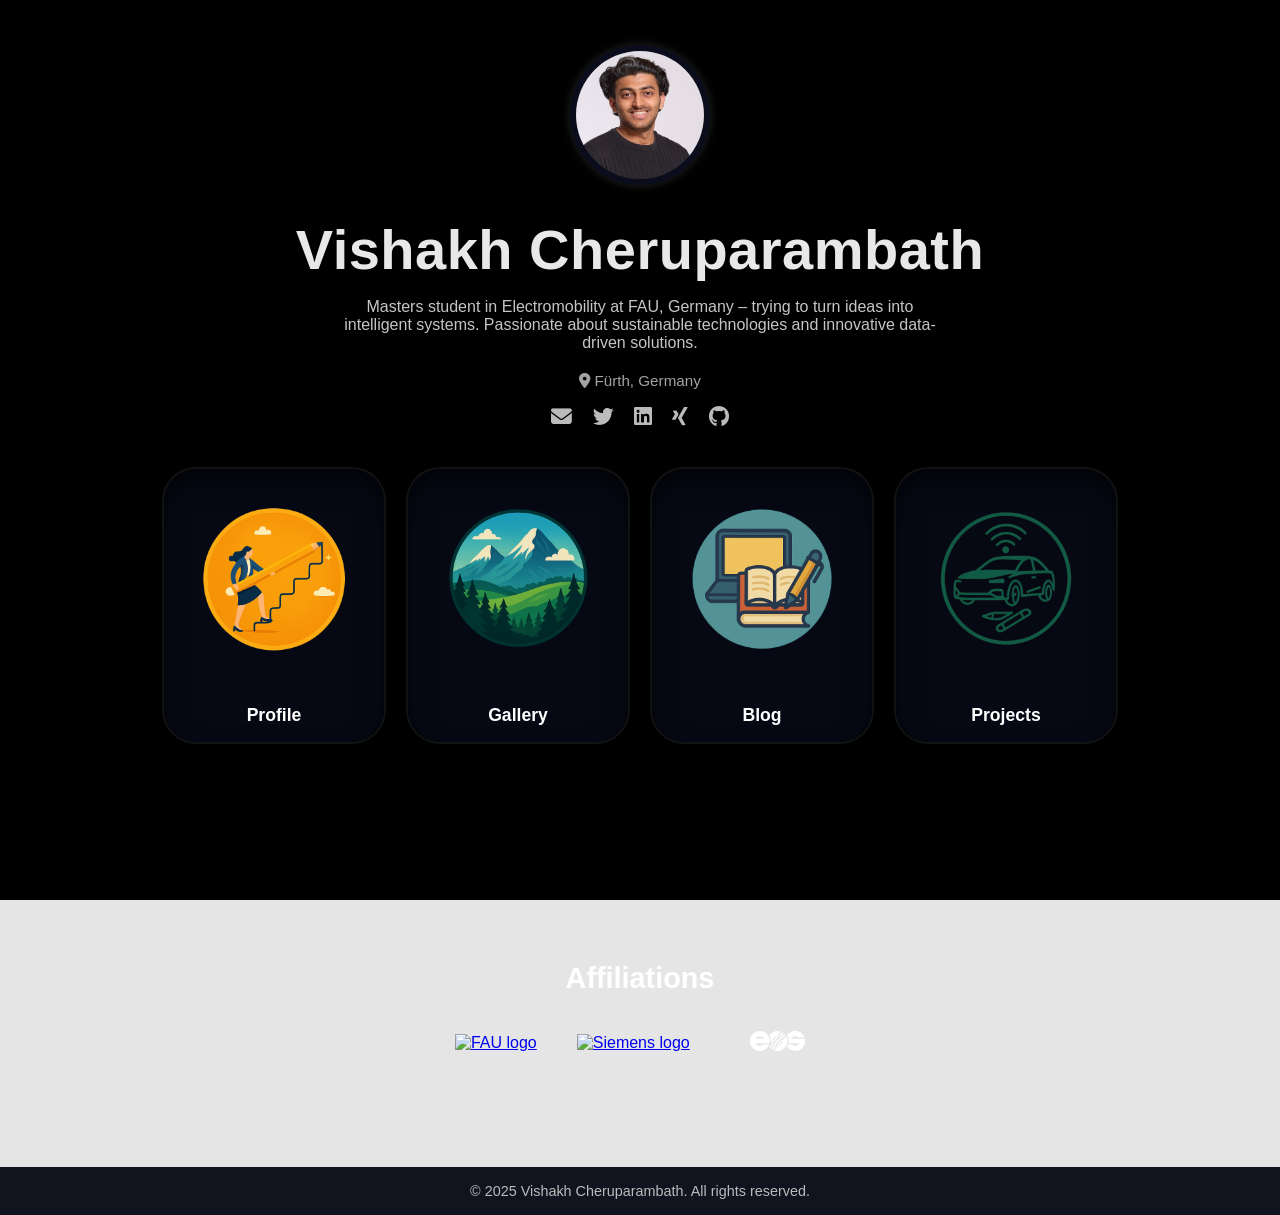
==== index.html @ b567c7ce "logo_size_corrections" ====
<!DOCTYPE html>
<html lang="en">
<link rel="stylesheet" href="https://cdnjs.cloudflare.com/ajax/libs/font-awesome/6.5.0/css/all.min.css"/>

<head>
  <meta charset="UTF-8"/>
  <meta name="viewport" content="width=device-width, initial-scale=1.0"/>
  <title>Vishakh Cheruparambath</title>

  <link rel="icon" href="./images/favicon.png" type="image/png" />


  <link rel="stylesheet" href="https://cdnjs.cloudflare.com/ajax/libs/font-awesome/6.5.0/css/all.min.css" integrity="sha512-..." crossorigin="anonymous" referrerpolicy="no-referrer" />


  <!---- primary SEO meta –-->
  <meta name="description" content="Portfolio of Vishakh Cheruparambath. Browse photos, articles, research interests and career timeline."/>
  <meta name="keywords" content="Vishakh Cheruparambath, data analyst, research, portfolio, EOS, Siemens Mobility, FAU, HAL, photos, articles"/>
  <meta name="robots" content="index, follow"/>
  <link rel="canonical" href="https://cvishakh.github.io/"/>

  <!---- Open Graph / Facebook –-->
  <meta property="og:type" content="website"/>
  <meta property="og:title" content="Vishakh Cheruparambath"/>
  <meta property="og:description" content="Portfolio of Vishakh Cheruparambath. Browse photos, articles, research interests and career timeline."/>
  <meta property="og:url" content="https://cvishakh.github.io/"/>
  <meta property="og:image" content="https://cvishakh.github.io/images/thumbnail.png"/>

  <!---- Twitter Card –-->
  <meta name="twitter:card" content="summary_large_image"/>
  <meta name="twitter:title" content="Vishakh Cheruparambath"/>
  <meta name="twitter:description" content="Portfolio of Vishakh Cheruparambath"/>
  <meta name="twitter:image" content="https://cvishakh.github.io/images/thumbnail.png"/>

  <!---- Structured data (JSON-LD) –-->
  <script type="application/ld+json">
  {
    "@context": "https://schema.org",
    "@type": "Person",
    "name": "Vishakh Cheruparambath",
    "url": "https://cvishakh.github.io/",
    "jobTitle": "Masters Student",
    "affiliation": [
      {
        "@type": "Organization",
        "name": "Siemens Mobility GmbH",
        "url": "https://www.mobility.siemens.com/de/de.html"
      },
      {
        "@type": "Organization",
        "name": "Hindustan Aeronautics Limited (HAL)",
        "url": "https://hal-india.co.in/"
      },
      {
        "@type": "CollegeOrUniversity",
        "name": "Friedrich-Alexander-Universität Erlangen-Nürnberg (FAU)",
        "url": "https://www.fau.de/"
      }
    ],
    "sameAs": [
      "https://www.mobility.siemens.com/de/de.html",
      "https://www.fau.de/"
    ],
    "description": "Portfolio of Vishakh Cheruparambath"
  }
  </script>

  <style>
    *, *::before, *::after { box-sizing: border-box; margin: 0; padding: 0 }
    body {
      margin: 0; padding: 0;
      /* use Doto as primary font */
      font-family: 'Segoe UI', Tahoma, Geneva, Verdana, sans-serif;
      color: #e8e8e8; overflow-x: hidden; position: relative; min-height: 100vh;
    }
    /* Background */
    body::before {
      content: ''; position: fixed; top: 0; left: 0;
      width: 100vw; height: 100vh;
      background: url('./images/bg_main.png') no-repeat center/cover;
      background-color: #000;
      z-index: -3; pointer-events: none;
    }

    /* Main content */
    .content-wrapper {
      min-height: 100vh;
      display: flex; flex-direction: column; align-items: center;
      padding: 5vh 1rem 8vh; gap: 2.5rem;
      background: rgba(0,0,0,0.1);
    }
    header { text-align: center }
    header h1 {
      font-size: clamp(2.4rem, 5vw + .5rem, 3.5rem);
      font-weight: 700; letter-spacing: .5px;
    }
    header p { margin-top: .25rem; opacity: .8; font-size: .95rem }

    .cards {
      display: flex; flex-wrap: wrap; gap: 1.5rem;
      justify-content: center; width: 100%; max-width: 980px;
      margin-bottom: 10rem;
    }
    .card {
      flex: 1 1 200px; max-width: 220px;
      background: rgba(12,18,40,.5); border-radius: 2rem;
      backdrop-filter: blur(6px);
      box-shadow: 0 0 0 2px rgba(255,255,255,.07), 0 12px 32px -10px #000 inset;
      text-decoration: none; overflow: hidden;
      transition: transform .35s ease, box-shadow .35s ease;
      display: flex; flex-direction: column; align-items: center;
      color: #fff; /* inherit white text */
    }
    .card:hover {
      transform: translateY(-6px) scale(1.02);
      box-shadow: 0 0 0 2px rgba(255,255,255,.15), 0 22px 40px -10px #000 inset;
    }
    .card__visual {
      width: 100%; aspect-ratio: 1/1; padding: 1.5rem;
      display: flex; justify-content: center; align-items: center;
    }
    .card__visual img {
      width: 100%; height: 100%; object-fit: cover;
      border-radius: 1.5rem; border: 2px solid rgba(255,255,255,.0);
      loading: lazy; decoding: async;
    }
    .card__label {
      padding: 1rem; font-size: 1.1rem; font-weight: 600; text-align: center;
      color: #fff;
    }

    .affiliations {
      padding: 20px 0;
      text-align: center;
    }

    .affiliations__logos {
      display: flex;
      justify-content: center;
      align-items: center;
      gap: 40px;
      flex-wrap: wrap; /* allows stacking on smaller screens */
    }

    .affiliations__logos img {
      height: 60px;
      max-width: 160px;
      object-fit: contain;
      filter: none;
      transition: transform 0.3s ease;
    }

    .affiliations__logos img:hover {
      transform: scale(1.05); /* optional: subtle zoom on hover */
    }

    .affiliations h2 {
    font-size: 1.8rem;   /* increase heading size */
    font-weight: 700;    /* make it bold */
    margin-bottom: 1rem; /* add space below */
    color: #fff;         /* ensure it’s bright */
    }

    @media (max-width:420px) { .card { flex: 1 1 90% } }

    .hero {
      padding: 4rem 1rem 2rem;
      text-align: center;
      background: transparent;
      display: flex;
      flex-direction: column;
      align-items: center;
      gap: 1rem;
    }

    .hero__avatar {
      width: 140px;
      height: 140px;
      border-radius: 50%;
      object-fit: cover;
      background-color: #0b0c1c; /* Dark circle backdrop */
      padding: 6px; /* Creates the ring thickness */
      box-shadow: 0 0 10px rgba(255,255,255,0.15);
      margin-bottom: 1rem;
    }

    .hero__content h2 {
      font-size: 1.8rem;
      font-weight: 700;
      margin: 0.5rem 0;
    }

    .hero__content .gradient {
      background: linear-gradient(to right, #4b6cb7, #182848);
      -webkit-background-clip: text;
      -webkit-text-fill-color: transparent;
    }

    .hero__desc {
      max-width: 600px;
      margin: 0 auto;
      font-size: 1rem;
      opacity: 0.85;
    }

    .hero__location {
      font-size: 0.95rem;
      color: #ccc;
    }

    .hero__social a {
      margin: 0 0.5rem;
      color: #bbb;
      font-size: 1.3rem;
      transition: color 0.3s;
    }

    .hero__social a:hover {
      color: #fff;
    }
  </style>
</head>
<body>

  <div class="content-wrapper">
  <header style="text-align: center; display: flex; flex-direction: column; align-items: center; gap: 1rem;">
    <img src="./images/profileimage.jpg" alt="Vishakh Cheruparambath" class="hero__avatar"/>
    <h1><span class="gradient">Vishakh Cheruparambath</span></h1>
    <p class="hero__desc">
      Masters student in Electromobility at FAU, Germany – trying to turn ideas into intelligent systems. Passionate about sustainable technologies and innovative data-driven solutions.
    </p>
    <p class="hero__location"><i class="fas fa-map-marker-alt"></i> Fürth, Germany</p>
    <div class="hero__social">
      <a href="mailto:vishakh.cheruparambath@outlook.com"><i class="fas fa-envelope"></i></a>
      <a href="https://x.com/cvishakh_" target="_blank"><i class="fab fa-twitter"></i></a>
      <a href="https://www.linkedin.com/in/cvishakh/" target="_blank"><i class="fab fa-linkedin"></i></a>
      <a href="https://www.xing.com/profile/Vishakh_Cheruparambath/" target="_blank"><i class="fab fa-xing"></i></a>
      <a href="https://github.com/cvishakh" target="_blank"><i class="fab fa-github"></i></a>
    </div>
  </header>

    <main class="cards">
      <a class="card" href="timeline.html">
        <div class="card__visual"><img src="./images/timeline.png" alt="Preview of career journery"/></div>
        <div class="card__label">Profile</div>
      </a>
      <a class="card" href="photos.html">
        <div class="card__visual"><img src="./images/photos.png" alt="Preview of photography"/></div>
        <div class="card__label">Gallery</div>
      </a>
      <a class="card" href="blogs.html">
        <div class="card__visual"><img src="./images/blogs.png" alt="Preview of blogs and articles"/></div>
        <div class="card__label">Blog</div>
      </a>
      <a class="card" href="projects.html">
        <div class="card__visual"><img src="./images/projects.png" alt="Preview of research projects"/></div>
        <div class="card__label">Projects</div>
      </a>
    </main>

    <section class="affiliations" aria-labelledby="affiliations-heading">
      <h2 id="affiliations-heading">Affiliations</h2>
      <div class="affiliations__logos">
        <a href="https://www.fau.de/" target="_blank" rel="noopener noreferrer" title="FAU (Friedrich-Alexander-Universität)">
          <img src="https://www.wp.rrze.fau.de/files/2021/11/fau-digital.svg" alt="FAU logo"/>
        </a>
        <a href="https://www.mobility.siemens.com/de/de.html" target="_blank" rel="noopener noreferrer" title="Siemens Mobility GmbH">
          <img src="https://upload.wikimedia.org/wikipedia/commons/5/5f/Siemens-logo.svg" alt="Siemens logo"/>
        </a>
        <a href="https://www.eos.info" target="_blank" rel="noopener noreferrer" title="EOS GmbH">
          <img src="./images/EOS_logo_white.svg" alt="EOS GmbH logo"/>
        </a>
      </div>
    </section>
  </div>

  <!-- Footer -->
  <footer style="background-color: #11141f; padding: 1rem 0; text-align: center; color: #bbb; font-size: 0.9rem;">
    © 2025 Vishakh Cheruparambath. All rights reserved.
  </footer>
</body>
</html>
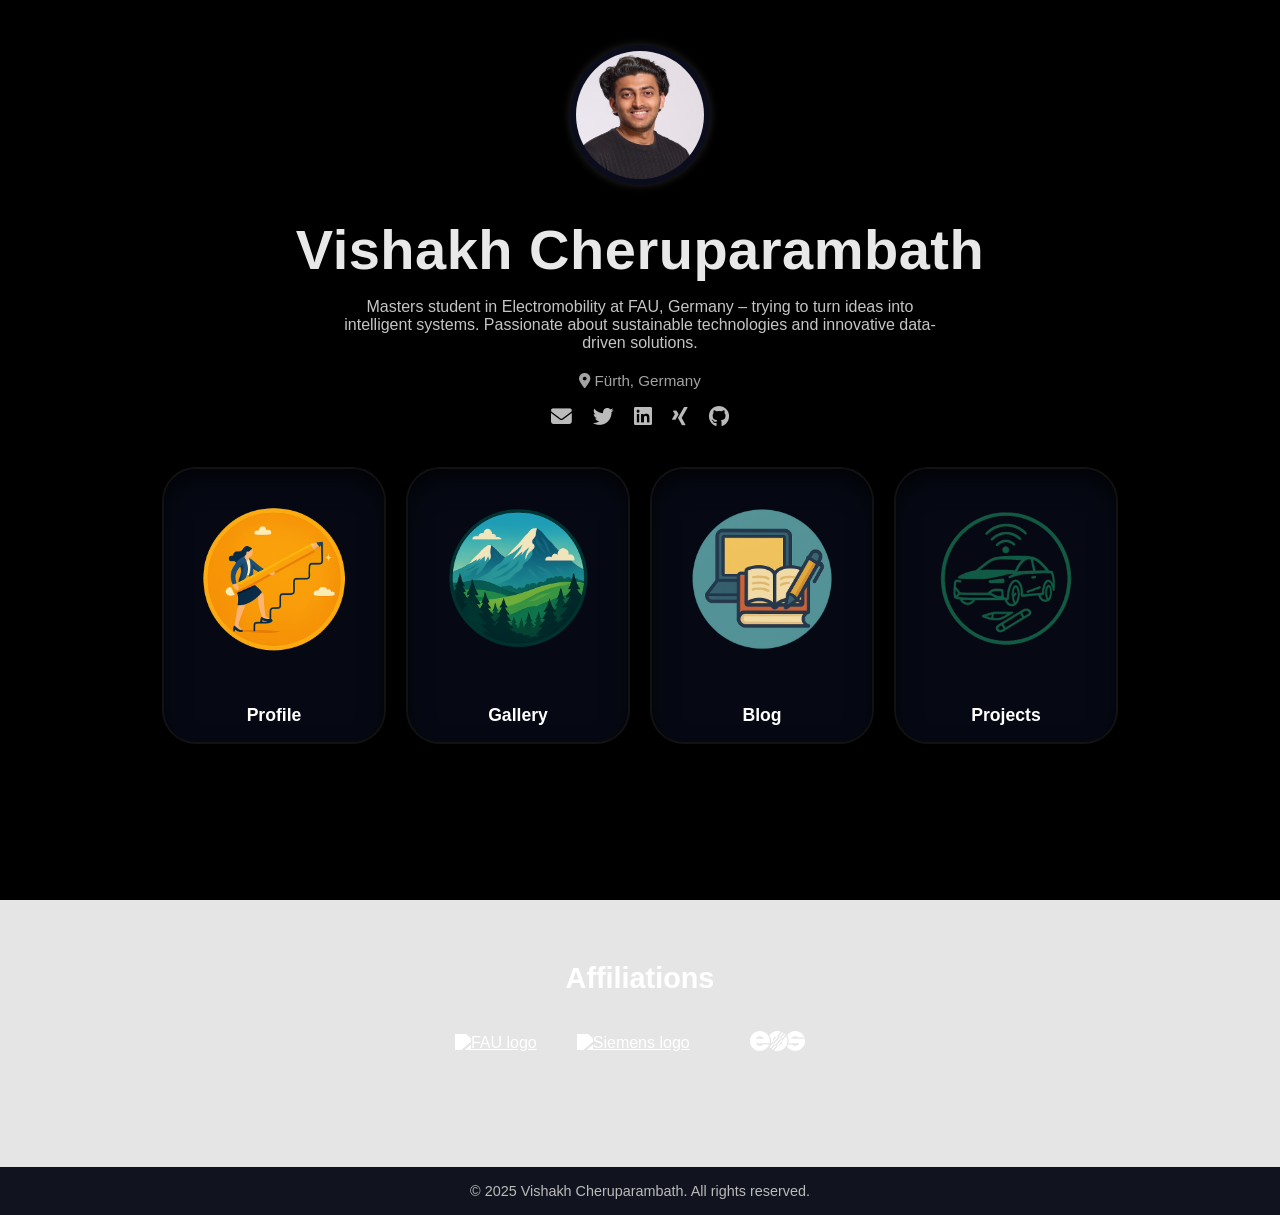
==== commit ccf074e5: "logo_corrected_white" ====
--- a/index.html
+++ b/index.html
@@ -146,7 +146,7 @@
       height: 60px;
       max-width: 160px;
       object-fit: contain;
-      filter: none;
+      filter: brightness(0) invert(1); /* makes them white */
       transition: transform 0.3s ease;
     }
 
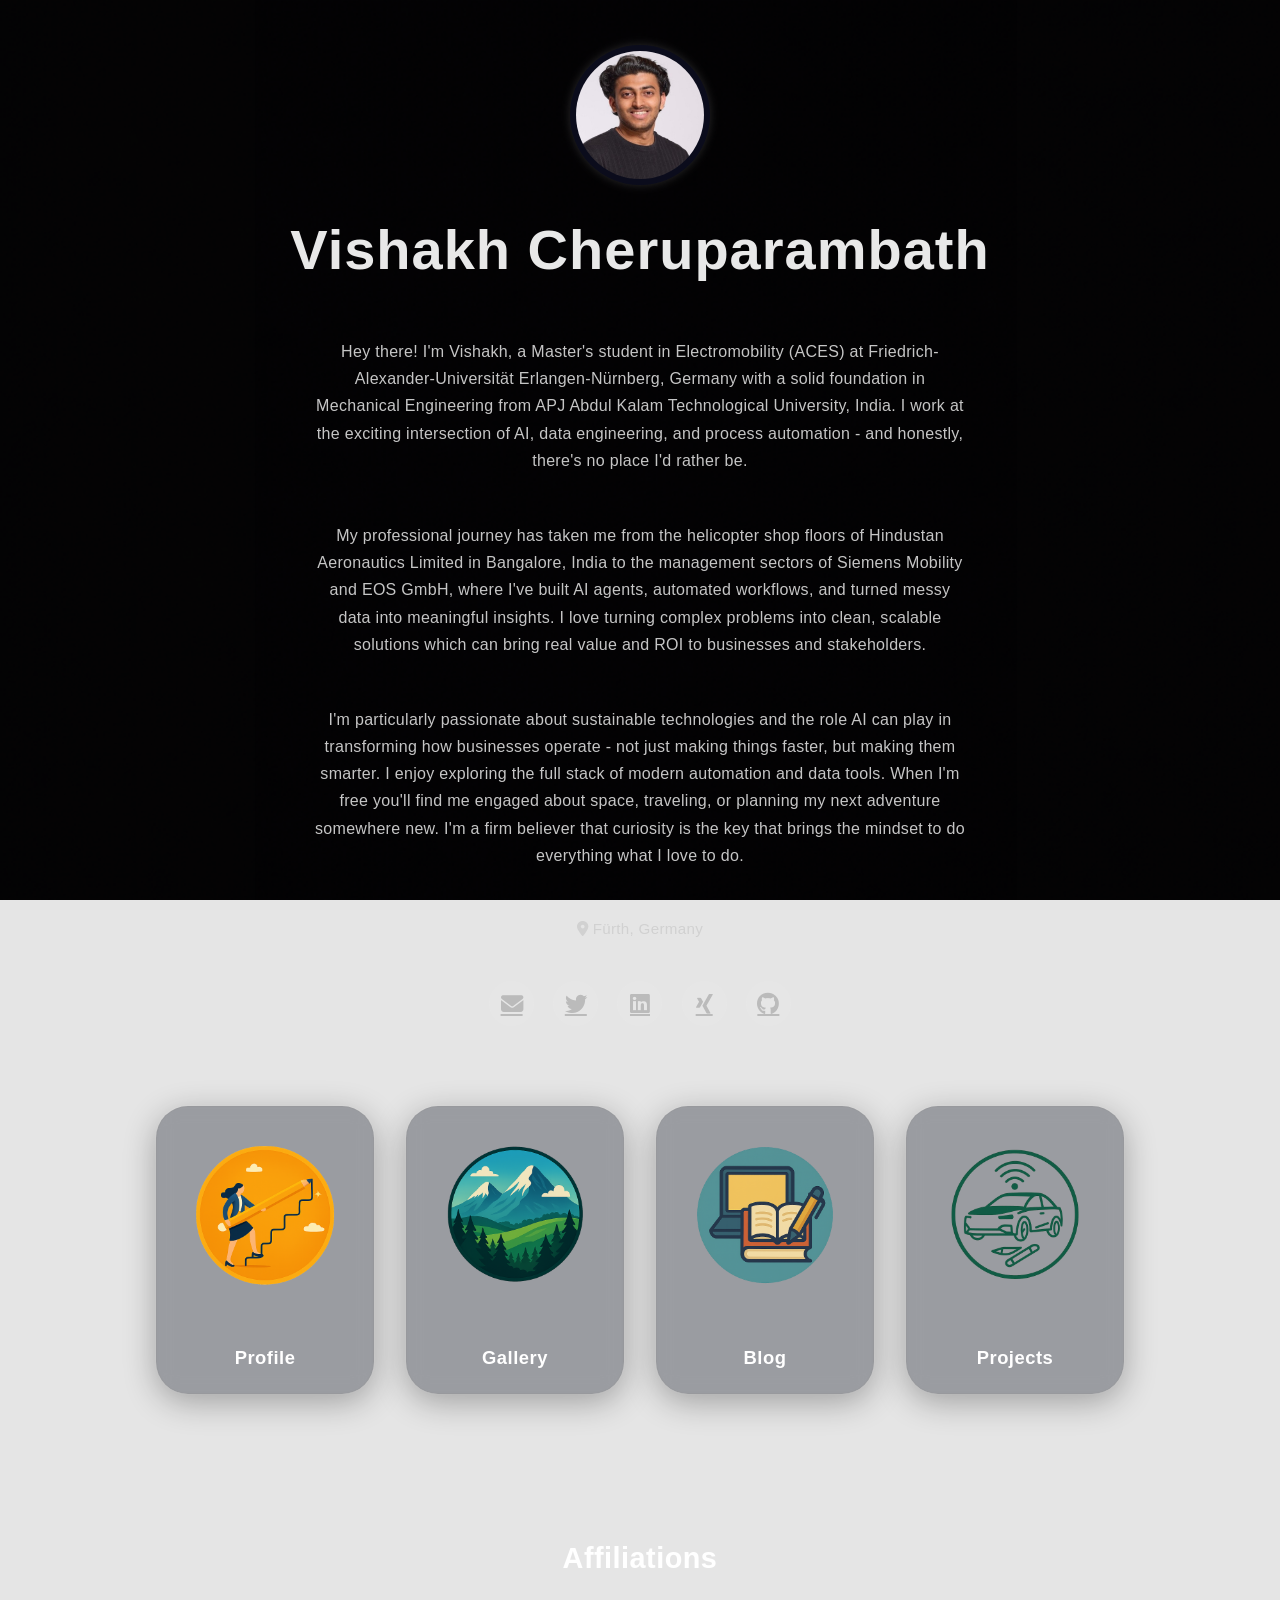
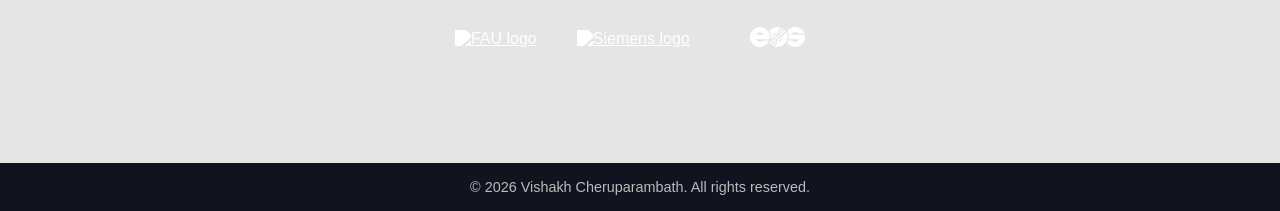
==== commit 652aa2f7: "initial commit v.2.0" ====
--- a/index.html
+++ b/index.html
@@ -86,34 +86,73 @@
     .content-wrapper {
       min-height: 100vh;
       display: flex; flex-direction: column; align-items: center;
-      padding: 5vh 1rem 8vh; gap: 2.5rem;
+      padding: 5vh 2rem 8vh; gap: 3rem;
       background: rgba(0,0,0,0.1);
     }
     header { text-align: center }
     header h1 {
       font-size: clamp(2.4rem, 5vw + .5rem, 3.5rem);
-      font-weight: 700; letter-spacing: .5px;
-    }
-    header p { margin-top: .25rem; opacity: .8; font-size: .95rem }
+      font-weight: 700; letter-spacing: 1px;
+      margin-bottom: 1.5rem;
+    }
+    header p { margin-top: .5rem; opacity: .8; font-size: .95rem; line-height: 1.6; }
 
     .cards {
-      display: flex; flex-wrap: wrap; gap: 1.5rem;
-      justify-content: center; width: 100%; max-width: 980px;
-      margin-bottom: 10rem;
+      display: flex; flex-wrap: wrap; gap: 2rem;
+      justify-content: center; width: 100%; max-width: 1000px;
+      margin: 2rem 0 5rem;
+      padding: 0 1rem;
     }
     .card {
       flex: 1 1 200px; max-width: 220px;
-      background: rgba(12,18,40,.5); border-radius: 2rem;
-      backdrop-filter: blur(6px);
-      box-shadow: 0 0 0 2px rgba(255,255,255,.07), 0 12px 32px -10px #000 inset;
+      background: rgba(80, 85, 95, 0.5); border-radius: 2rem;
+      backdrop-filter: blur(10px);
+      box-shadow: 0 8px 32px rgba(0,0,0,0.3), 0 0 0 1px rgba(255,255,255,.1);
       text-decoration: none; overflow: hidden;
-      transition: transform .35s ease, box-shadow .35s ease;
+      transition: transform .3s ease, box-shadow .3s ease, background .3s ease;
       display: flex; flex-direction: column; align-items: center;
       color: #fff; /* inherit white text */
     }
     .card:hover {
-      transform: translateY(-6px) scale(1.02);
-      box-shadow: 0 0 0 2px rgba(255,255,255,.15), 0 22px 40px -10px #000 inset;
+      transform: translateY(-8px) scale(1.03);
+      box-shadow: 0 16px 48px rgba(0,0,0,0.4), 0 0 0 1px rgba(255,255,255,.2);
+      background: rgba(100, 110, 120, 0.8);
+    }
+    /* Card Color Variants */
+    .card:nth-child(1) {
+      background: rgba(80, 85, 95, 0.5);
+      border: 1px solid rgba(150, 150, 150, 0.3);
+    }
+    .card:nth-child(1):hover {
+      background: rgba(100, 110, 120, 0.8);
+      box-shadow: 0 16px 48px rgba(100, 110, 120, 0.3), 0 0 0 1px rgba(150, 150, 150, 0.5);
+    }
+    
+    .card:nth-child(2) {
+      background: rgba(80, 85, 95, 0.5);
+      border: 1px solid rgba(150, 150, 150, 0.3);
+    }
+    .card:nth-child(2):hover {
+      background: rgba(100, 110, 120, 0.8);
+      box-shadow: 0 16px 48px rgba(100, 110, 120, 0.3), 0 0 0 1px rgba(150, 150, 150, 0.5);
+    }
+    
+    .card:nth-child(3) {
+      background: rgba(80, 85, 95, 0.5);
+      border: 1px solid rgba(150, 150, 150, 0.3);
+    }
+    .card:nth-child(3):hover {
+      background: rgba(100, 110, 120, 0.8);
+      box-shadow: 0 16px 48px rgba(100, 110, 120, 0.3), 0 0 0 1px rgba(150, 150, 150, 0.5);
+    }
+    
+    .card:nth-child(4) {
+      background: rgba(80, 85, 95, 0.5);
+      border: 1px solid rgba(150, 150, 150, 0.3);
+    }
+    .card:nth-child(4):hover {
+      background: rgba(100, 110, 120, 0.8);
+      box-shadow: 0 16px 48px rgba(100, 110, 120, 0.3), 0 0 0 1px rgba(150, 150, 150, 0.5);
     }
     .card__visual {
       width: 100%; aspect-ratio: 1/1; padding: 1.5rem;
@@ -125,8 +164,8 @@
       loading: lazy; decoding: async;
     }
     .card__label {
-      padding: 1rem; font-size: 1.1rem; font-weight: 600; text-align: center;
-      color: #fff;
+      padding: 1.5rem 1rem; font-size: 1.15rem; font-weight: 600; text-align: center;
+      color: #fff; letter-spacing: 0.5px;
     }
 
     .affiliations {
@@ -151,14 +190,16 @@
     }
 
     .affiliations__logos img:hover {
-      transform: scale(1.05); /* optional: subtle zoom on hover */
+      transform: scale(1.08); /* optional: subtle zoom on hover */
+      filter: brightness(0) invert(1) drop-shadow(0 0 8px rgba(255,255,255,0.3));
     }
 
     .affiliations h2 {
     font-size: 1.8rem;   /* increase heading size */
     font-weight: 700;    /* make it bold */
-    margin-bottom: 1rem; /* add space below */
-    color: #fff;         /* ensure it’s bright */
+    margin-bottom: 2rem; /* add space below */
+    color: #fff;         /* ensure it's bright */
+    letter-spacing: 0.5px;
     }
 
     @media (max-width:420px) { .card { flex: 1 1 90% } }
@@ -197,26 +238,46 @@
     }
 
     .hero__desc {
-      max-width: 600px;
-      margin: 0 auto;
+      max-width: 650px;
+      margin: 1rem auto;
       font-size: 1rem;
       opacity: 0.85;
+      line-height: 1.7;
+      letter-spacing: 0.3px;
+      text-align: center;
     }
 
     .hero__location {
       font-size: 0.95rem;
       color: #ccc;
+      margin-top: 1rem;
+      letter-spacing: 0.3px;
+    }
+
+    .hero__social {
+      margin-top: 1.5rem;
+      display: flex;
+      gap: 1.2rem;
+      justify-content: center;
     }
 
     .hero__social a {
-      margin: 0 0.5rem;
       color: #bbb;
-      font-size: 1.3rem;
-      transition: color 0.3s;
+      font-size: 1.4rem;
+      transition: all 0.3s ease;
+      display: flex;
+      align-items: center;
+      justify-content: center;
+      width: 45px;
+      height: 45px;
+      border-radius: 50%;
+      background: rgba(255,255,255,0.05);
     }
 
     .hero__social a:hover {
       color: #fff;
+      background: rgba(255,255,255,0.15);
+      transform: translateY(-3px);
     }
   </style>
 </head>
@@ -227,7 +288,13 @@
     <img src="./images/profileimage.jpg" alt="Vishakh Cheruparambath" class="hero__avatar"/>
     <h1><span class="gradient">Vishakh Cheruparambath</span></h1>
     <p class="hero__desc">
-      Masters student in Electromobility at FAU, Germany – trying to turn ideas into intelligent systems. Passionate about sustainable technologies and innovative data-driven solutions.
+      Hey there! I'm Vishakh, a Master's student in Electromobility (ACES) at Friedrich-Alexander-Universität Erlangen-Nürnberg, Germany with a solid foundation in Mechanical Engineering from APJ Abdul Kalam Technological University, India. I work at the exciting intersection of AI, data engineering, and process automation - and honestly, there's no place I'd rather be.
+    </p>
+    <p class="hero__desc">
+      My professional journey has taken me from the helicopter shop floors of Hindustan Aeronautics Limited in Bangalore, India to the management sectors of Siemens Mobility and EOS GmbH, where I've built AI agents, automated workflows, and turned messy data into meaningful insights. I love turning complex problems into clean, scalable solutions which can bring real value and ROI to businesses and stakeholders.
+    </p>
+    <p class="hero__desc">
+      I'm particularly passionate about sustainable technologies and the role AI can play in transforming how businesses operate - not just making things faster, but making them smarter. I enjoy exploring the full stack of modern automation and data tools. When I'm free you'll find me engaged about space, traveling, or planning my next adventure somewhere new. I'm a firm believer that curiosity is the key that brings the mindset to do everything what I love to do.
     </p>
     <p class="hero__location"><i class="fas fa-map-marker-alt"></i> Fürth, Germany</p>
     <div class="hero__social">
@@ -276,7 +343,7 @@
 
   <!-- Footer -->
   <footer style="background-color: #11141f; padding: 1rem 0; text-align: center; color: #bbb; font-size: 0.9rem;">
-    © 2025 Vishakh Cheruparambath. All rights reserved.
+    © 2026 Vishakh Cheruparambath. All rights reserved.
   </footer>
 </body>
 </html>
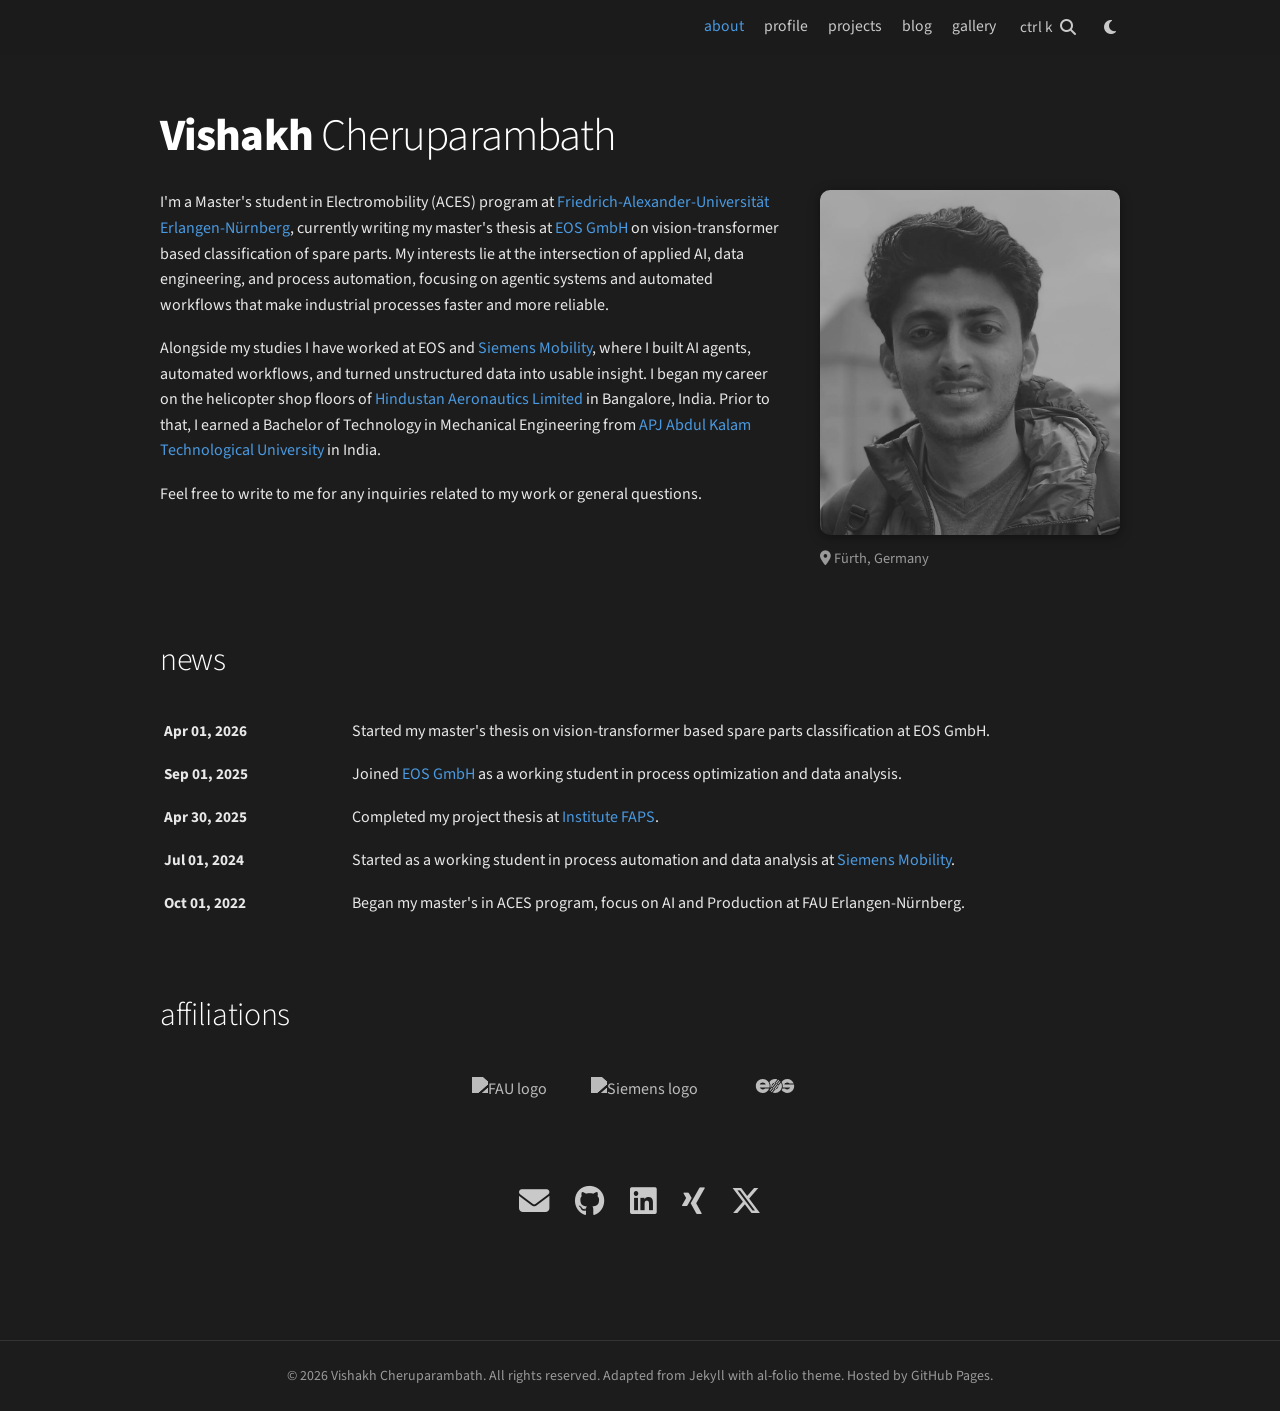
==== commit 44d0bec5: "Redesign v2.1: bio, timeline prose, Source Sans, cleanup" ====
--- a/index.html
+++ b/index.html
@@ -1,6 +1,5 @@
 <!DOCTYPE html>
 <html lang="en">
-<link rel="stylesheet" href="https://cdnjs.cloudflare.com/ajax/libs/font-awesome/6.5.0/css/all.min.css"/>
 
 <head>
   <meta charset="UTF-8"/>
@@ -8,10 +7,11 @@
   <title>Vishakh Cheruparambath</title>
 
   <link rel="icon" href="./images/favicon.png" type="image/png" />
-
-
-  <link rel="stylesheet" href="https://cdnjs.cloudflare.com/ajax/libs/font-awesome/6.5.0/css/all.min.css" integrity="sha512-..." crossorigin="anonymous" referrerpolicy="no-referrer" />
-
+  <link rel="stylesheet" href="https://cdnjs.cloudflare.com/ajax/libs/font-awesome/6.5.0/css/all.min.css" crossorigin="anonymous" referrerpolicy="no-referrer" />
+  <link rel="preconnect" href="https://fonts.googleapis.com" />
+  <link rel="preconnect" href="https://fonts.gstatic.com" crossorigin />
+  <link href="https://fonts.googleapis.com/css2?family=Source+Sans+3:ital,wght@0,300..900;1,300..900&display=swap" rel="stylesheet" />
+  <link rel="stylesheet" href="./assets/css/site.css" />
 
   <!---- primary SEO meta –-->
   <meta name="description" content="Portfolio of Vishakh Cheruparambath. Browse photos, articles, research interests and career timeline."/>
@@ -43,6 +43,11 @@
     "affiliation": [
       {
         "@type": "Organization",
+        "name": "EOS GmbH Electro Optical Systems",
+        "url": "https://www.eos.info"
+      },
+      {
+        "@type": "Organization",
         "name": "Siemens Mobility GmbH",
         "url": "https://www.mobility.siemens.com/de/de.html"
       },
@@ -58,292 +63,134 @@
       }
     ],
     "sameAs": [
-      "https://www.mobility.siemens.com/de/de.html",
-      "https://www.fau.de/"
+      "https://github.com/cvishakh",
+      "https://www.linkedin.com/in/cvishakh/",
+      "https://x.com/cvishakh_"
     ],
     "description": "Portfolio of Vishakh Cheruparambath"
   }
   </script>
 
-  <style>
-    *, *::before, *::after { box-sizing: border-box; margin: 0; padding: 0 }
-    body {
-      margin: 0; padding: 0;
-      /* use Doto as primary font */
-      font-family: 'Segoe UI', Tahoma, Geneva, Verdana, sans-serif;
-      color: #e8e8e8; overflow-x: hidden; position: relative; min-height: 100vh;
-    }
-    /* Background */
-    body::before {
-      content: ''; position: fixed; top: 0; left: 0;
-      width: 100vw; height: 100vh;
-      background: url('./images/bg_main.png') no-repeat center/cover;
-      background-color: #000;
-      z-index: -3; pointer-events: none;
-    }
+  <script>
+    /* applied before paint to avoid a flash of the wrong theme */
+    (function () {
+      var stored = null;
+      try { stored = localStorage.getItem('theme'); } catch (e) {}
+      document.documentElement.setAttribute('data-theme', stored || 'dark');
+    })();
+  </script>
+</head>
 
-    /* Main content */
-    .content-wrapper {
-      min-height: 100vh;
-      display: flex; flex-direction: column; align-items: center;
-      padding: 5vh 2rem 8vh; gap: 3rem;
-      background: rgba(0,0,0,0.1);
-    }
-    header { text-align: center }
-    header h1 {
-      font-size: clamp(2.4rem, 5vw + .5rem, 3.5rem);
-      font-weight: 700; letter-spacing: 1px;
-      margin-bottom: 1.5rem;
-    }
-    header p { margin-top: .5rem; opacity: .8; font-size: .95rem; line-height: 1.6; }
+<body>
+  <nav class="navbar" id="navbar">
+    <div class="navbar__inner">
+      <a class="nav-link is-active" href="index.html">about</a>
+      <a class="nav-link" href="timeline.html">profile</a>
+      <a class="nav-link" href="projects.html">projects</a>
+      <a class="nav-link" href="blogs.html">blog</a>
+      <a class="nav-link" href="photos.html">gallery</a>
+      <button class="icon-btn" id="searchBtn" aria-label="Search (Ctrl+K)">
+        <span class="kbd">ctrl k</span><i class="fas fa-magnifying-glass"></i>
+      </button>
+      <button class="icon-btn" id="themeBtn" aria-label="Toggle dark mode">
+        <i class="fas fa-moon" id="themeIcon"></i>
+      </button>
+    </div>
+  </nav>
 
-    .cards {
-      display: flex; flex-wrap: wrap; gap: 2rem;
-      justify-content: center; width: 100%; max-width: 1000px;
-      margin: 2rem 0 5rem;
-      padding: 0 1rem;
-    }
-    .card {
-      flex: 1 1 200px; max-width: 220px;
-      background: rgba(80, 85, 95, 0.5); border-radius: 2rem;
-      backdrop-filter: blur(10px);
-      box-shadow: 0 8px 32px rgba(0,0,0,0.3), 0 0 0 1px rgba(255,255,255,.1);
-      text-decoration: none; overflow: hidden;
-      transition: transform .3s ease, box-shadow .3s ease, background .3s ease;
-      display: flex; flex-direction: column; align-items: center;
-      color: #fff; /* inherit white text */
-    }
-    .card:hover {
-      transform: translateY(-8px) scale(1.03);
-      box-shadow: 0 16px 48px rgba(0,0,0,0.4), 0 0 0 1px rgba(255,255,255,.2);
-      background: rgba(100, 110, 120, 0.8);
-    }
-    /* Card Color Variants */
-    .card:nth-child(1) {
-      background: rgba(80, 85, 95, 0.5);
-      border: 1px solid rgba(150, 150, 150, 0.3);
-    }
-    .card:nth-child(1):hover {
-      background: rgba(100, 110, 120, 0.8);
-      box-shadow: 0 16px 48px rgba(100, 110, 120, 0.3), 0 0 0 1px rgba(150, 150, 150, 0.5);
-    }
-    
-    .card:nth-child(2) {
-      background: rgba(80, 85, 95, 0.5);
-      border: 1px solid rgba(150, 150, 150, 0.3);
-    }
-    .card:nth-child(2):hover {
-      background: rgba(100, 110, 120, 0.8);
-      box-shadow: 0 16px 48px rgba(100, 110, 120, 0.3), 0 0 0 1px rgba(150, 150, 150, 0.5);
-    }
-    
-    .card:nth-child(3) {
-      background: rgba(80, 85, 95, 0.5);
-      border: 1px solid rgba(150, 150, 150, 0.3);
-    }
-    .card:nth-child(3):hover {
-      background: rgba(100, 110, 120, 0.8);
-      box-shadow: 0 16px 48px rgba(100, 110, 120, 0.3), 0 0 0 1px rgba(150, 150, 150, 0.5);
-    }
-    
-    .card:nth-child(4) {
-      background: rgba(80, 85, 95, 0.5);
-      border: 1px solid rgba(150, 150, 150, 0.3);
-    }
-    .card:nth-child(4):hover {
-      background: rgba(100, 110, 120, 0.8);
-      box-shadow: 0 16px 48px rgba(100, 110, 120, 0.3), 0 0 0 1px rgba(150, 150, 150, 0.5);
-    }
-    .card__visual {
-      width: 100%; aspect-ratio: 1/1; padding: 1.5rem;
-      display: flex; justify-content: center; align-items: center;
-    }
-    .card__visual img {
-      width: 100%; height: 100%; object-fit: cover;
-      border-radius: 1.5rem; border: 2px solid rgba(255,255,255,.0);
-      loading: lazy; decoding: async;
-    }
-    .card__label {
-      padding: 1.5rem 1rem; font-size: 1.15rem; font-weight: 600; text-align: center;
-      color: #fff; letter-spacing: 0.5px;
-    }
+  <main class="page">
+    <section class="hero">
+      <h1 class="page-title" style="margin-bottom:1.75rem"><strong>Vishakh</strong> Cheruparambath</h1>
 
-    .affiliations {
-      padding: 20px 0;
-      text-align: center;
-    }
+      <div class="hero__grid">
+        <div class="hero__bio">
+          <p>
+            I'm a Master's student in Electromobility (ACES) program at
+            <a href="https://www.aces.study.fau.eu/" target="_blank" rel="noopener noreferrer">Friedrich-Alexander-Universität Erlangen-Nürnberg</a>,
+            currently writing my master's thesis at
+            <a href="https://www.eos.info/" target="_blank" rel="noopener noreferrer">EOS GmbH</a>
+            on vision-transformer based classification of spare parts. My interests lie at the intersection of applied AI,
+            data engineering, and process automation, focusing on agentic systems and automated workflows that make
+            industrial processes faster and more reliable.
+          </p>
+          <p>
+            Alongside my studies I have worked at EOS and
+            <a href="https://www.mobility.siemens.com/global/de/portfolio/fahrzeuge.html" target="_blank" rel="noopener noreferrer">Siemens Mobility</a>,
+            where I built AI agents, automated workflows, and turned unstructured data into usable insight. I began my career
+            on the helicopter shop floors of
+            <a href="https://hal-india.co.in/home" target="_blank" rel="noopener noreferrer">Hindustan Aeronautics Limited</a>
+            in Bangalore, India. Prior to that, I earned a Bachelor of Technology in Mechanical Engineering from
+            <a href="https://www.ktu.edu.in/" target="_blank" rel="noopener noreferrer">APJ Abdul Kalam Technological University</a>
+            in India.
+          </p>
+          <p>
+            Feel free to write to me for any inquiries related to my work or general questions.
+          </p>
+        </div>
 
-    .affiliations__logos {
-      display: flex;
-      justify-content: center;
-      align-items: center;
-      gap: 40px;
-      flex-wrap: wrap; /* allows stacking on smaller screens */
-    }
+        <div>
+          <img class="hero__photo" src="./images/profileimage.jpg" alt="Vishakh Cheruparambath"/>
+          <div class="hero__meta">
+            <span><i class="fas fa-location-dot"></i> Fürth, Germany</span>
+          </div>
+        </div>
+      </div>
+    </section>
 
-    .affiliations__logos img {
-      height: 60px;
-      max-width: 160px;
-      object-fit: contain;
-      filter: brightness(0) invert(1); /* makes them white */
-      transition: transform 0.3s ease;
-    }
+    <section>
+      <h2 class="section-title">news</h2>
+      <table class="news">
+        <tbody>
+          <tr>
+            <td class="date">Apr 01, 2026</td>
+            <td class="desc">Started my master's thesis on vision-transformer based spare parts classification at EOS GmbH.</td>
+          </tr>
+          <tr>
+            <td class="date">Sep 01, 2025</td>
+            <td class="desc">Joined <a href="https://www.eos.info/" target="_blank" rel="noopener noreferrer">EOS GmbH</a> as a working student in process optimization and data analysis.</td>
+          </tr>
+          <tr>
+            <td class="date">Apr 30, 2025</td>
+            <td class="desc">Completed my project thesis at <a href="https://www.faps.tf.fau.de/" target="_blank" rel="noopener noreferrer">Institute FAPS</a>.</td>
+          </tr>
+          <tr>
+            <td class="date">Jul 01, 2024</td>
+            <td class="desc">Started as a working student in process automation and data analysis at <a href="https://www.mobility.siemens.com/global/de/portfolio/fahrzeuge.html" target="_blank" rel="noopener noreferrer">Siemens Mobility</a>.</td>
+          </tr>
+          <tr>
+            <td class="date">Oct 01, 2022</td>
+            <td class="desc">Began my master's in ACES program, focus on AI and Production at FAU Erlangen-Nürnberg.</td>
+          </tr>
+        </tbody>
+      </table>
+    </section>
 
-    .affiliations__logos img:hover {
-      transform: scale(1.08); /* optional: subtle zoom on hover */
-      filter: brightness(0) invert(1) drop-shadow(0 0 8px rgba(255,255,255,0.3));
-    }
-
-    .affiliations h2 {
-    font-size: 1.8rem;   /* increase heading size */
-    font-weight: 700;    /* make it bold */
-    margin-bottom: 2rem; /* add space below */
-    color: #fff;         /* ensure it's bright */
-    letter-spacing: 0.5px;
-    }
-
-    @media (max-width:420px) { .card { flex: 1 1 90% } }
-
-    .hero {
-      padding: 4rem 1rem 2rem;
-      text-align: center;
-      background: transparent;
-      display: flex;
-      flex-direction: column;
-      align-items: center;
-      gap: 1rem;
-    }
-
-    .hero__avatar {
-      width: 140px;
-      height: 140px;
-      border-radius: 50%;
-      object-fit: cover;
-      background-color: #0b0c1c; /* Dark circle backdrop */
-      padding: 6px; /* Creates the ring thickness */
-      box-shadow: 0 0 10px rgba(255,255,255,0.15);
-      margin-bottom: 1rem;
-    }
-
-    .hero__content h2 {
-      font-size: 1.8rem;
-      font-weight: 700;
-      margin: 0.5rem 0;
-    }
-
-    .hero__content .gradient {
-      background: linear-gradient(to right, #4b6cb7, #182848);
-      -webkit-background-clip: text;
-      -webkit-text-fill-color: transparent;
-    }
-
-    .hero__desc {
-      max-width: 650px;
-      margin: 1rem auto;
-      font-size: 1rem;
-      opacity: 0.85;
-      line-height: 1.7;
-      letter-spacing: 0.3px;
-      text-align: center;
-    }
-
-    .hero__location {
-      font-size: 0.95rem;
-      color: #ccc;
-      margin-top: 1rem;
-      letter-spacing: 0.3px;
-    }
-
-    .hero__social {
-      margin-top: 1.5rem;
-      display: flex;
-      gap: 1.2rem;
-      justify-content: center;
-    }
-
-    .hero__social a {
-      color: #bbb;
-      font-size: 1.4rem;
-      transition: all 0.3s ease;
-      display: flex;
-      align-items: center;
-      justify-content: center;
-      width: 45px;
-      height: 45px;
-      border-radius: 50%;
-      background: rgba(255,255,255,0.05);
-    }
-
-    .hero__social a:hover {
-      color: #fff;
-      background: rgba(255,255,255,0.15);
-      transform: translateY(-3px);
-    }
-  </style>
-</head>
-<body>
-
-  <div class="content-wrapper">
-  <header style="text-align: center; display: flex; flex-direction: column; align-items: center; gap: 1rem;">
-    <img src="./images/profileimage.jpg" alt="Vishakh Cheruparambath" class="hero__avatar"/>
-    <h1><span class="gradient">Vishakh Cheruparambath</span></h1>
-    <p class="hero__desc">
-      Hey there! I'm Vishakh, a Master's student in Electromobility (ACES) at Friedrich-Alexander-Universität Erlangen-Nürnberg, Germany with a solid foundation in Mechanical Engineering from APJ Abdul Kalam Technological University, India. I work at the exciting intersection of AI, data engineering, and process automation - and honestly, there's no place I'd rather be.
-    </p>
-    <p class="hero__desc">
-      My professional journey has taken me from the helicopter shop floors of Hindustan Aeronautics Limited in Bangalore, India to the management sectors of Siemens Mobility and EOS GmbH, where I've built AI agents, automated workflows, and turned messy data into meaningful insights. I love turning complex problems into clean, scalable solutions which can bring real value and ROI to businesses and stakeholders.
-    </p>
-    <p class="hero__desc">
-      I'm particularly passionate about sustainable technologies and the role AI can play in transforming how businesses operate - not just making things faster, but making them smarter. I enjoy exploring the full stack of modern automation and data tools. When I'm free you'll find me engaged about space, traveling, or planning my next adventure somewhere new. I'm a firm believer that curiosity is the key that brings the mindset to do everything what I love to do.
-    </p>
-    <p class="hero__location"><i class="fas fa-map-marker-alt"></i> Fürth, Germany</p>
-    <div class="hero__social">
-      <a href="mailto:vishakh.cheruparambath@outlook.com"><i class="fas fa-envelope"></i></a>
-      <a href="https://x.com/cvishakh_" target="_blank"><i class="fab fa-twitter"></i></a>
-      <a href="https://www.linkedin.com/in/cvishakh/" target="_blank"><i class="fab fa-linkedin"></i></a>
-      <a href="https://www.xing.com/profile/Vishakh_Cheruparambath/" target="_blank"><i class="fab fa-xing"></i></a>
-      <a href="https://github.com/cvishakh" target="_blank"><i class="fab fa-github"></i></a>
-    </div>
-  </header>
-
-    <main class="cards">
-      <a class="card" href="timeline.html">
-        <div class="card__visual"><img src="./images/timeline.png" alt="Preview of career journery"/></div>
-        <div class="card__label">Profile</div>
-      </a>
-      <a class="card" href="photos.html">
-        <div class="card__visual"><img src="./images/photos.png" alt="Preview of photography"/></div>
-        <div class="card__label">Gallery</div>
-      </a>
-      <a class="card" href="blogs.html">
-        <div class="card__visual"><img src="./images/blogs.png" alt="Preview of blogs and articles"/></div>
-        <div class="card__label">Blog</div>
-      </a>
-      <a class="card" href="projects.html">
-        <div class="card__visual"><img src="./images/projects.png" alt="Preview of research projects"/></div>
-        <div class="card__label">Projects</div>
-      </a>
-    </main>
-
-    <section class="affiliations" aria-labelledby="affiliations-heading">
-      <h2 id="affiliations-heading">Affiliations</h2>
-      <div class="affiliations__logos">
-        <a href="https://www.fau.de/" target="_blank" rel="noopener noreferrer" title="FAU (Friedrich-Alexander-Universität)">
+    <section>
+      <h2 class="section-title">affiliations</h2>
+      <div class="affiliations">
+        <a href="https://www.fau.de/" target="_blank" rel="noopener noreferrer" title="Friedrich-Alexander-Universität Erlangen-Nürnberg">
           <img src="https://www.wp.rrze.fau.de/files/2021/11/fau-digital.svg" alt="FAU logo"/>
         </a>
         <a href="https://www.mobility.siemens.com/de/de.html" target="_blank" rel="noopener noreferrer" title="Siemens Mobility GmbH">
           <img src="https://upload.wikimedia.org/wikipedia/commons/5/5f/Siemens-logo.svg" alt="Siemens logo"/>
         </a>
         <a href="https://www.eos.info" target="_blank" rel="noopener noreferrer" title="EOS GmbH">
-          <img src="./images/EOS_logo_white.svg" alt="EOS GmbH logo"/>
+          <img class="logo--white" src="./images/EOS_logo_white.svg" alt="EOS GmbH logo"/>
         </a>
       </div>
     </section>
-  </div>
 
-  <!-- Footer -->
-  <footer style="background-color: #11141f; padding: 1rem 0; text-align: center; color: #bbb; font-size: 0.9rem;">
-    © 2026 Vishakh Cheruparambath. All rights reserved.
-  </footer>
+    <div class="socials">
+      <a href="mailto:vishakh.cheruparambath@outlook.com" title="Email"><i class="fas fa-envelope"></i></a>
+      <a href="https://github.com/cvishakh" target="_blank" rel="noopener noreferrer" title="GitHub"><i class="fab fa-github"></i></a>
+      <a href="https://www.linkedin.com/in/cvishakh/" target="_blank" rel="noopener noreferrer" title="LinkedIn"><i class="fab fa-linkedin"></i></a>
+      <a href="https://www.xing.com/profile/Vishakh_Cheruparambath/" target="_blank" rel="noopener noreferrer" title="Xing"><i class="fab fa-xing"></i></a>
+      <a href="https://x.com/cvishakh_" target="_blank" rel="noopener noreferrer" title="X"><i class="fab fa-x-twitter"></i></a>
+    </div>
+  </main>
+
+  <footer>© 2026 Vishakh Cheruparambath. All rights reserved. Adapted from Jekyll with al-folio theme. Hosted by GitHub Pages.</footer>
+
+  <script src="./assets/js/site.js"></script>
 </body>
 </html>
--- a/assets/css/site.css
+++ b/assets/css/site.css
@@ -0,0 +1,391 @@
+/* =========================================================
+   Shared site shell — al-folio inspired
+   Used by: index, timeline, projects, blogs, photos
+   ========================================================= */
+
+/* ---------- theme tokens ---------- */
+:root {
+  --bg: #ffffff;
+  --text: #1c1c1c;
+  --muted: #6b6b6b;
+  --heading: #111111;
+  --link: #b509ac;
+  --link-hover: #d43fce;
+  --accent: #4a9ae1;
+  --border: #e5e5e5;
+  --surface: #f7f7f7;
+  --surface-2: #efefef;
+  --nav-bg: rgba(255, 255, 255, 0.92);
+  --overlay: rgba(0, 0, 0, 0.45);
+  --shadow: rgba(0, 0, 0, 0.12);
+}
+
+:root[data-theme="dark"] {
+  --bg: #1c1c1d;
+  --text: #e8e8e8;
+  --muted: #9a9a9a;
+  --heading: #ffffff;
+  --link: #4a9ae1;
+  --link-hover: #86c2f5;
+  --accent: #4a9ae1;
+  --border: #333336;
+  --surface: #232325;
+  --surface-2: #2b2b2e;
+  --nav-bg: rgba(28, 28, 29, 0.92);
+  --overlay: rgba(0, 0, 0, 0.6);
+  --shadow: rgba(0, 0, 0, 0.4);
+}
+
+*, *::before, *::after { box-sizing: border-box; margin: 0; padding: 0; }
+
+html { scroll-behavior: smooth; }
+
+body {
+  background: var(--bg);
+  color: var(--text);
+  font-family: 'Source Sans 3', 'Source Sans Pro', -apple-system, BlinkMacSystemFont, 'Segoe UI', Roboto, Helvetica, Arial, sans-serif;
+  font-size: 1rem;
+  line-height: 1.6;
+  min-height: 100vh;
+  -webkit-font-smoothing: antialiased;
+  transition: background .25s ease, color .25s ease;
+}
+
+a { color: var(--link); text-decoration: none; }
+a:hover { color: var(--link-hover); }
+
+img { max-width: 100%; }
+
+/* ---------- nav ---------- */
+.navbar {
+  position: sticky; top: 0; z-index: 50;
+  background: var(--nav-bg);
+  backdrop-filter: blur(8px);
+  border-bottom: 1px solid transparent;
+}
+.navbar.scrolled { border-bottom-color: var(--border); }
+
+.navbar__inner {
+  max-width: 1000px; margin: 0 auto;
+  padding: .85rem 1.25rem;
+  display: flex; align-items: center; justify-content: flex-end;
+  gap: 1.25rem; flex-wrap: wrap;
+}
+
+.navbar a.nav-link { color: var(--text); font-size: .98rem; opacity: .85; }
+.navbar a.nav-link:hover { color: var(--accent); opacity: 1; }
+.navbar a.nav-link.is-active { color: var(--accent); opacity: 1; }
+
+.icon-btn {
+  background: none; border: 0; cursor: pointer;
+  color: var(--text); font-size: 1rem; opacity: .85;
+  display: inline-flex; align-items: center; gap: .4rem;
+  padding: .15rem .25rem; font-family: inherit;
+}
+.icon-btn:hover { color: var(--accent); opacity: 1; }
+.icon-btn .kbd { font-size: .95rem; letter-spacing: .02em; }
+
+/* ---------- page shell ---------- */
+.page {
+  max-width: 1000px; margin: 0 auto;
+  padding: 3.5rem 1.25rem 4rem;
+}
+.page--wide { max-width: 1200px; }
+
+.page-title {
+  font-size: clamp(2rem, 4.5vw, 2.8rem);
+  font-weight: 300; color: var(--heading);
+  letter-spacing: -.02em; line-height: 1.15;
+  margin-bottom: .6rem;
+}
+.page-title strong { font-weight: 800; }
+
+.page-subtitle {
+  color: var(--muted); font-size: 1rem;
+  margin-bottom: 2.5rem; max-width: 60ch;
+}
+
+.section-title {
+  font-size: 2rem; font-weight: 300; color: var(--heading);
+  margin: 4rem 0 1.5rem; letter-spacing: -.01em;
+}
+
+/* ---------- footer ---------- */
+footer {
+  border-top: 1px solid var(--border);
+  margin-top: 3rem; padding: 1.5rem 1.25rem;
+  text-align: center; color: var(--muted); font-size: .87rem;
+}
+
+/* ---------- socials ---------- */
+.socials {
+  display: flex; justify-content: center; flex-wrap: wrap;
+  gap: 1.6rem; margin: 4rem 0 0;
+}
+.socials a {
+  color: var(--text); font-size: 1.9rem; opacity: .85;
+  transition: transform .2s ease, color .2s ease;
+}
+.socials a:hover { color: var(--accent); opacity: 1; transform: translateY(-3px); }
+
+/* ---------- search overlay ---------- */
+.search-overlay {
+  position: fixed; inset: 0; z-index: 100;
+  background: var(--overlay);
+  display: flex; align-items: flex-start; justify-content: center;
+  padding: 12vh 1rem 1rem;
+}
+.search-panel {
+  width: 100%; max-width: 560px;
+  background: var(--bg); border: 1px solid var(--border);
+  border-radius: 10px; overflow: hidden;
+  box-shadow: 0 20px 60px var(--shadow);
+}
+.search-panel input {
+  width: 100%; border: 0; outline: 0;
+  background: transparent; color: var(--text);
+  font-family: inherit; font-size: 1.05rem;
+  padding: 1rem 1.15rem; border-bottom: 1px solid var(--border);
+}
+.search-results { max-height: 55vh; overflow-y: auto; }
+.search-results a {
+  display: block; padding: .7rem 1.15rem; color: var(--text);
+  border-bottom: 1px solid var(--border);
+}
+.search-results a:last-child { border-bottom: 0; }
+.search-results a:hover,
+.search-results a.is-active { background: var(--surface); color: var(--text); }
+.search-results .r-title { font-weight: 600; }
+.search-results .r-sub { font-size: .85rem; color: var(--muted); }
+.search-empty { padding: 1rem 1.15rem; color: var(--muted); font-size: .92rem; }
+
+/* =========================================================
+   Home page
+   ========================================================= */
+.hero__grid {
+  display: grid;
+  grid-template-columns: minmax(0, 1fr) 300px;
+  gap: 2.5rem; align-items: start;
+}
+.hero__bio p + p { margin-top: 1.1rem; }
+
+.hero__photo {
+  width: 100%; aspect-ratio: 1 / 1.15; object-fit: cover;
+  border-radius: 10px; display: block;
+  box-shadow: 0 2px 12px var(--shadow);
+}
+.hero__meta {
+  margin-top: .75rem; font-size: .9rem; color: var(--muted);
+  display: flex; flex-direction: column; gap: .3rem;
+}
+
+/* news table */
+.news { width: 100%; border-collapse: collapse; }
+.news td { padding: .55rem .75rem .55rem 0; vertical-align: top; border: 0; }
+.news td.date {
+  white-space: nowrap; font-weight: 700; font-size: .95rem;
+  color: var(--text); width: 12rem; padding-left: .25rem;
+}
+.news tr:hover td { background: var(--surface); }
+
+/* affiliations */
+.affiliations {
+  display: flex; justify-content: center; align-items: center;
+  gap: 2.75rem; flex-wrap: wrap; margin-top: 1.5rem;
+}
+.affiliations img {
+  height: 42px; max-width: 150px; object-fit: contain;
+  opacity: .7; transition: opacity .25s ease, transform .25s ease;
+}
+:root[data-theme="dark"] .affiliations img { filter: brightness(0) invert(1); }
+:root:not([data-theme="dark"]) .affiliations img { filter: grayscale(1); }
+/* white-on-transparent logo needs inverting in light mode */
+:root:not([data-theme="dark"]) .affiliations img.logo--white { filter: invert(1) grayscale(1); }
+.affiliations a:hover img { opacity: 1; transform: scale(1.06); }
+
+/* =========================================================
+   Timeline / profile page
+   ========================================================= */
+.timeline { border-left: 2px solid var(--border); margin-left: .5rem; }
+
+.tl-entry { position: relative; padding: 0 0 2.5rem 2rem; }
+.tl-entry::before {
+  content: ''; position: absolute;
+  left: -7px; top: .55rem;
+  width: 12px; height: 12px; border-radius: 50%;
+  background: var(--bg); border: 2px solid var(--border);
+  transition: border-color .25s ease, background .25s ease;
+}
+.tl-entry:hover::before { border-color: var(--accent); background: var(--accent); }
+.tl-entry:last-child { padding-bottom: .5rem; }
+
+.tl-date {
+  font-size: .85rem; font-weight: 700; color: var(--muted);
+  text-transform: uppercase; letter-spacing: .06em;
+  margin-bottom: .3rem;
+}
+.tl-title {
+  font-size: 1.2rem; font-weight: 700; color: var(--heading);
+  line-height: 1.35; margin-bottom: .2rem;
+}
+.tl-org { font-size: 1rem; margin-bottom: .8rem; }
+
+.tl-roles { display: grid; gap: 1rem; margin: .6rem 0 0; }
+.tl-role p { margin-top: .3rem; }
+.tl-role-title { font-weight: 600; color: var(--heading); font-size: .96rem; }
+.tl-role-meta { font-size: .87rem; color: var(--muted); }
+
+.tl-entry ul { padding-left: 1.15rem; margin: .6rem 0 0; }
+.tl-entry li { margin-bottom: .35rem; font-size: .96rem; }
+.tl-entry p { margin: .6rem 0 0; font-size: .96rem; }
+
+.tl-tags { display: flex; flex-wrap: wrap; gap: .4rem; margin: .8rem 0 0; }
+
+.tag {
+  display: inline-block;
+  background: var(--surface-2); color: var(--text);
+  border: 1px solid var(--border); border-radius: 999px;
+  padding: .15rem .65rem; font-size: .78rem; line-height: 1.6;
+}
+
+.attachment { margin: .6rem 0 0; font-size: .96rem; }
+.attachment a {
+  color: var(--accent); font-weight: 600;
+  text-decoration: underline; text-underline-offset: 3px; text-decoration-thickness: 1.5px;
+}
+.attachment a:hover { opacity: .8; }
+
+/* =========================================================
+   Projects page
+   ========================================================= */
+.projects-grid {
+  display: grid; gap: 1.5rem;
+  grid-template-columns: repeat(auto-fill, minmax(280px, 1fr));
+}
+.project-card {
+  border: 1px solid var(--border); border-radius: 10px;
+  padding: 1.25rem 1.35rem; background: var(--bg);
+  cursor: pointer; text-align: left; width: 100%;
+  font-family: inherit; font-size: 1rem; color: var(--text);
+  transition: transform .2s ease, border-color .2s ease, box-shadow .2s ease;
+}
+.project-card:hover {
+  transform: translateY(-4px); border-color: var(--accent);
+  box-shadow: 0 6px 20px var(--shadow);
+}
+.project-card h3 { font-size: 1.1rem; color: var(--heading); margin-bottom: .4rem; }
+.project-card p { font-size: .93rem; color: var(--muted); }
+.project-card .tl-tags { margin-top: .9rem; }
+
+/* modal */
+.modal {
+  position: fixed; inset: 0; z-index: 100;
+  background: var(--overlay);
+  display: flex; align-items: flex-start; justify-content: center;
+  padding: 8vh 1rem 2rem; overflow-y: auto;
+}
+.modal__content {
+  background: var(--bg); border: 1px solid var(--border);
+  border-radius: 10px; padding: 2rem;
+  max-width: 620px; width: 100%; position: relative;
+  box-shadow: 0 20px 60px var(--shadow);
+}
+.modal__close {
+  position: absolute; top: .75rem; right: .9rem;
+  background: none; border: 0; cursor: pointer;
+  font-size: 1.6rem; line-height: 1; color: var(--muted); font-family: inherit;
+}
+.modal__close:hover { color: var(--accent); }
+.modal__content h2 { font-size: 1.4rem; font-weight: 600; color: var(--heading); margin-bottom: .6rem; padding-right: 2rem; }
+.modal__content h3 { font-size: 1rem; color: var(--heading); margin: 1.4rem 0 .5rem; }
+.modal__content ul { padding-left: 1.15rem; }
+.modal__content li { margin-bottom: .4rem; font-size: .95rem; }
+
+.source-link {
+  display: inline-flex; align-items: center; gap: .5rem;
+  margin-top: 1rem; font-size: .9rem; font-weight: 600;
+}
+
+/* =========================================================
+   Blog page
+   ========================================================= */
+.blog-list { display: flex; flex-direction: column; }
+.blog-item {
+  display: grid; grid-template-columns: 180px minmax(0, 1fr);
+  gap: 1.5rem; align-items: start;
+  padding: 1.5rem 0; border-bottom: 1px solid var(--border);
+}
+.blog-item:first-child { padding-top: 0; }
+.blog-item img {
+  width: 100%; aspect-ratio: 4 / 3; object-fit: cover;
+  border-radius: 8px; display: block;
+}
+.blog-item h3 { font-size: 1.2rem; font-weight: 600; color: var(--heading); margin-bottom: .25rem; }
+.blog-item .pub-date {
+  font-size: .82rem; color: var(--muted);
+  text-transform: uppercase; letter-spacing: .05em; margin-bottom: .5rem;
+}
+.blog-item p { font-size: .95rem; color: var(--muted); margin-bottom: .7rem; }
+.blog-item .read-more { font-size: .9rem; font-weight: 600; }
+
+.state-msg { color: var(--muted); font-size: .95rem; padding: 1.5rem 0; }
+
+/* =========================================================
+   Photos page
+   ========================================================= */
+.gallery { column-count: 3; column-gap: 1rem; }
+.gallery__item {
+  display: inline-block; width: 100%; margin-bottom: 1rem;
+  border-radius: 8px; overflow: hidden; position: relative;
+  break-inside: avoid; cursor: zoom-in;
+  transition: transform .25s ease;
+}
+.gallery__item:hover { transform: translateY(-4px); }
+.gallery__item img { width: 100%; height: auto; display: block; }
+.gallery__meta {
+  position: absolute; left: 0; right: 0; bottom: 0;
+  background: rgba(0, 0, 0, .65); backdrop-filter: blur(4px);
+  color: #fff; font-size: .84rem; padding: .5rem .7rem;
+  opacity: 0; transform: translateY(100%);
+  transition: opacity .25s ease, transform .25s ease;
+}
+.gallery__item:hover .gallery__meta { opacity: 1; transform: translateY(0); }
+.gallery__meta a { color: #8fc7f5; }
+
+.lightbox {
+  position: fixed; inset: 0; z-index: 100;
+  background: rgba(0, 0, 0, .9);
+  display: flex; align-items: center; justify-content: center;
+  opacity: 0; pointer-events: none; transition: opacity .25s ease;
+}
+.lightbox.is-visible { opacity: 1; pointer-events: auto; }
+.lightbox img { max-width: 92vw; max-height: 88vh; border-radius: 6px; }
+.lightbox__close {
+  position: absolute; top: 1.5rem; right: 1.75rem;
+  background: none; border: 0; cursor: pointer;
+  font-size: 2rem; line-height: 1; color: #fff; font-family: inherit;
+}
+
+/* =========================================================
+   Responsive
+   ========================================================= */
+@media (max-width: 1000px) {
+  .gallery { column-count: 2; }
+}
+
+@media (max-width: 800px) {
+  .hero__grid { grid-template-columns: 1fr; gap: 1.75rem; }
+  .hero__photo { max-width: 320px; margin: 0 auto; }
+  .hero__meta { align-items: center; }
+  .news td.date { width: auto; display: block; padding-bottom: 0; }
+  .news td.desc { display: block; padding-top: .1rem; padding-bottom: .9rem; }
+  .navbar__inner { gap: .9rem; }
+  .blog-item { grid-template-columns: 1fr; }
+  .blog-item img { max-width: 320px; }
+}
+
+@media (max-width: 600px) {
+  .gallery { column-count: 1; }
+  .page { padding: 2.5rem 1rem 3rem; }
+  .modal__content { padding: 1.5rem; }
+}
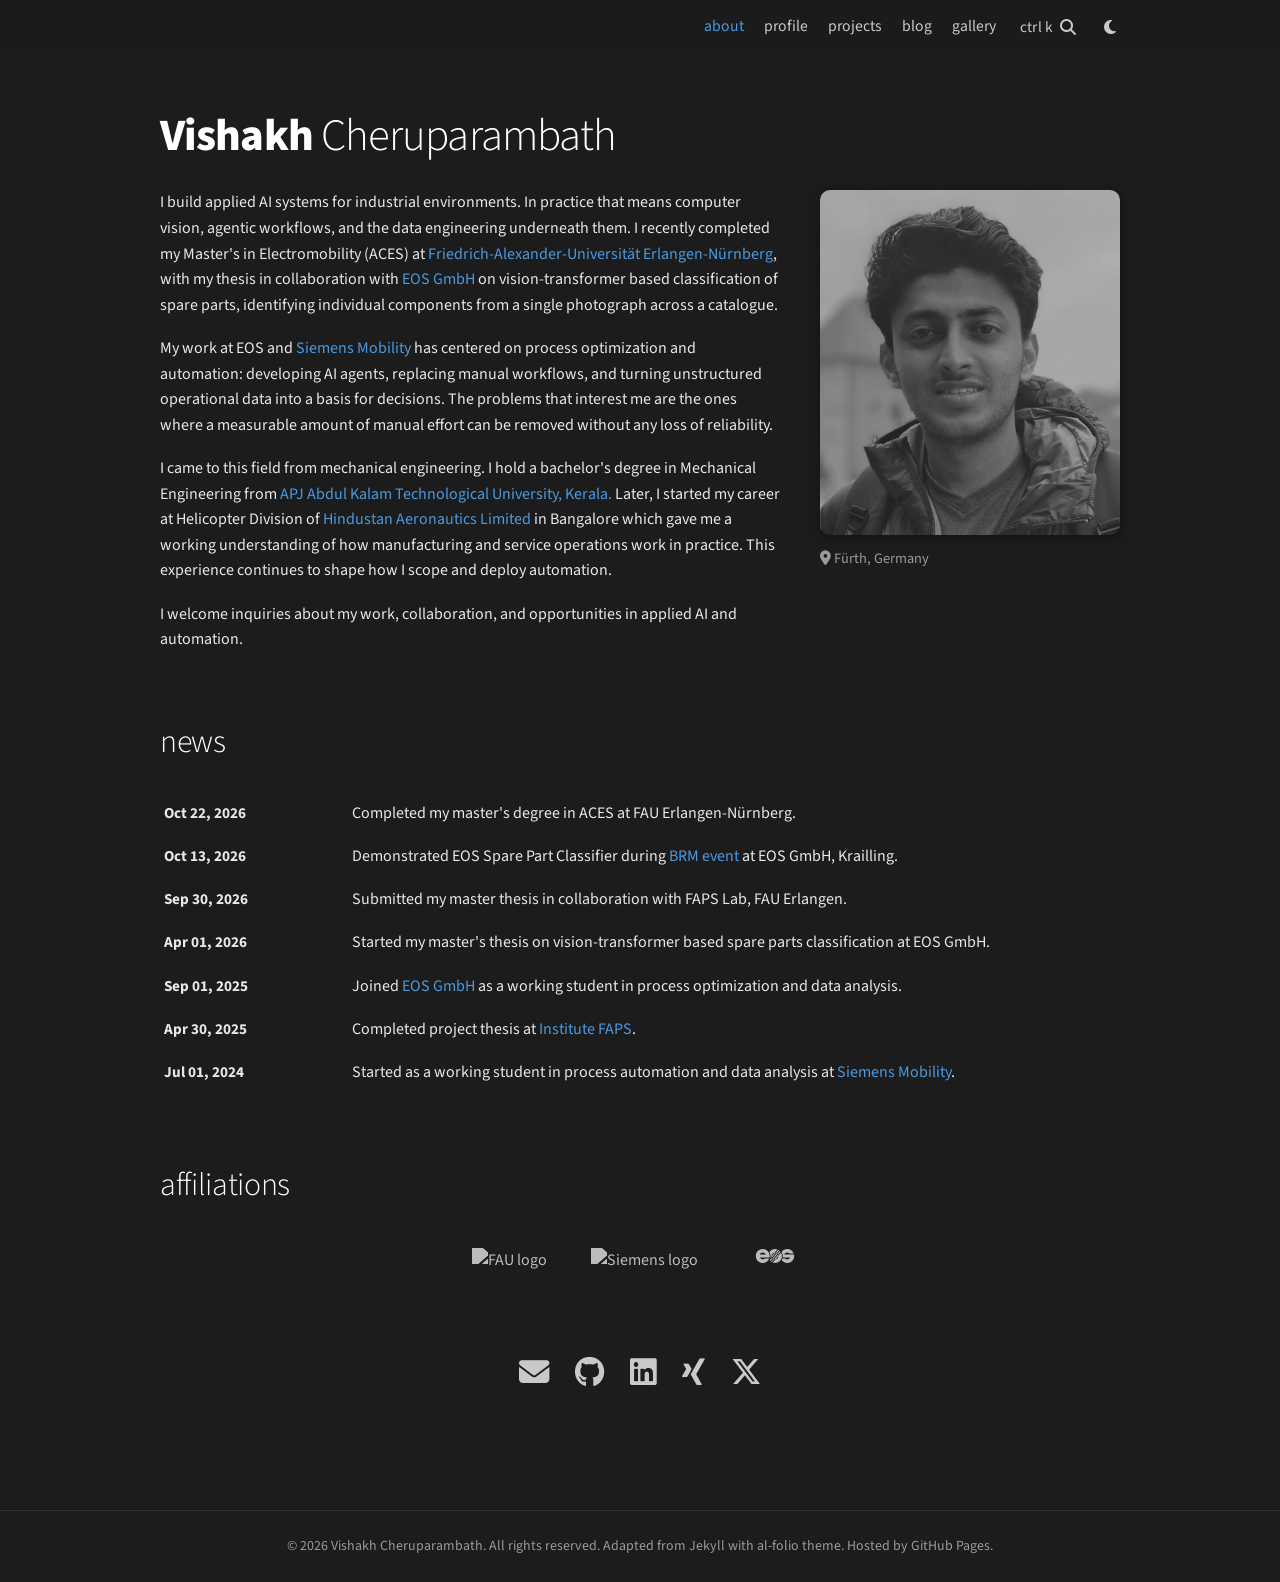
==== commit 5875210e: "index updation" ====
--- a/index.html
+++ b/index.html
@@ -39,7 +39,7 @@
     "@type": "Person",
     "name": "Vishakh Cheruparambath",
     "url": "https://cvishakh.github.io/",
-    "jobTitle": "Masters Student",
+    "jobTitle": "Masters graduate",
     "affiliation": [
       {
         "@type": "Organization",
@@ -105,26 +105,30 @@
       <div class="hero__grid">
         <div class="hero__bio">
           <p>
-            I'm a Master's student in Electromobility (ACES) program at
-            <a href="https://www.aces.study.fau.eu/" target="_blank" rel="noopener noreferrer">Friedrich-Alexander-Universität Erlangen-Nürnberg</a>,
-            currently writing my master's thesis at
-            <a href="https://www.eos.info/" target="_blank" rel="noopener noreferrer">EOS GmbH</a>
-            on vision-transformer based classification of spare parts. My interests lie at the intersection of applied AI,
-            data engineering, and process automation, focusing on agentic systems and automated workflows that make
-            industrial processes faster and more reliable.
-          </p>
-          <p>
-            Alongside my studies I have worked at EOS and
-            <a href="https://www.mobility.siemens.com/global/de/portfolio/fahrzeuge.html" target="_blank" rel="noopener noreferrer">Siemens Mobility</a>,
-            where I built AI agents, automated workflows, and turned unstructured data into usable insight. I began my career
-            on the helicopter shop floors of
+            I build applied AI systems for industrial environments. In practice that means computer vision,
+            agentic workflows, and the data engineering underneath them. I recently completed my Master's in Electromobility
+            (ACES) at <a href="https://www.aces.study.fau.eu/" target="_blank" rel="noopener noreferrer">Friedrich-Alexander-Universität Erlangen-Nürnberg</a>,
+            with my thesis in collaboration with <a href="https://www.eos.info/" target="_blank" rel="noopener noreferrer">EOS GmbH</a>
+            on vision-transformer based classification of spare parts, identifying individual components from a
+            single photograph across a catalogue.
+          </p>
+          <p>
+            My work at EOS and
+            <a href="https://www.mobility.siemens.com/global/de/portfolio/fahrzeuge.html" target="_blank" rel="noopener noreferrer">Siemens Mobility</a>
+            has centered on process optimization and automation: developing AI agents, replacing manual workflows,
+            and turning unstructured operational data into a basis for decisions. The problems that interest me are
+            the ones where a measurable amount of manual effort can be removed without any loss of reliability.
+          </p>
+          <p>
+            I came to this field from mechanical engineering. I hold a bachelor's degree in Mechanical Engineering from
+            <a href="https://www.ktu.edu.in/" target="_blank" rel="noopener noreferrer">APJ Abdul Kalam Technological University, Kerala.</a>
+            Later, I started my career at Helicopter Division of
             <a href="https://hal-india.co.in/home" target="_blank" rel="noopener noreferrer">Hindustan Aeronautics Limited</a>
-            in Bangalore, India. Prior to that, I earned a Bachelor of Technology in Mechanical Engineering from
-            <a href="https://www.ktu.edu.in/" target="_blank" rel="noopener noreferrer">APJ Abdul Kalam Technological University</a>
-            in India.
-          </p>
-          <p>
-            Feel free to write to me for any inquiries related to my work or general questions.
+            in Bangalore which gave me a working understanding of how manufacturing and service operations work in practice. This experience continues
+            to shape how I scope and deploy automation.
+          </p>
+          <p>
+            I welcome inquiries about my work, collaboration, and opportunities in applied AI and automation.
           </p>
         </div>
 
@@ -139,9 +143,22 @@
 
     <section>
       <h2 class="section-title">news</h2>
+      <div class="news-scroll">
       <table class="news">
         <tbody>
           <tr>
+            <td class="date">Oct 22, 2026</td>
+            <td class="desc">Completed my master's degree in ACES at FAU Erlangen-Nürnberg.</td>
+          </tr>
+          <tr>
+            <td class="date">Oct 13, 2026</td>
+            <td class="desc">Demonstrated EOS Spare Part Classifier during <a href="./images/BRM_event.jpg" target="_blank" rel="noopener noreferrer">BRM event</a> at EOS GmbH, Krailling.</td>
+          </tr>
+          <tr>
+            <td class="date">Sep 30, 2026</td>
+            <td class="desc">Submitted my master thesis in collaboration with FAPS Lab, FAU Erlangen.</td>
+          </tr>
+          <tr>
             <td class="date">Apr 01, 2026</td>
             <td class="desc">Started my master's thesis on vision-transformer based spare parts classification at EOS GmbH.</td>
           </tr>
@@ -151,7 +168,7 @@
           </tr>
           <tr>
             <td class="date">Apr 30, 2025</td>
-            <td class="desc">Completed my project thesis at <a href="https://www.faps.tf.fau.de/" target="_blank" rel="noopener noreferrer">Institute FAPS</a>.</td>
+            <td class="desc">Completed project thesis at <a href="https://www.faps.tf.fau.de/" target="_blank" rel="noopener noreferrer">Institute FAPS</a>.</td>
           </tr>
           <tr>
             <td class="date">Jul 01, 2024</td>
@@ -163,6 +180,7 @@
           </tr>
         </tbody>
       </table>
+      </div>
     </section>
 
     <section>
--- a/assets/css/site.css
+++ b/assets/css/site.css
@@ -187,6 +187,16 @@
   color: var(--text); width: 12rem; padding-left: .25rem;
 }
 .news tr:hover td { background: var(--surface); }
+.news-scroll {
+  max-height: 19rem; overflow-y: auto; overscroll-behavior: contain;
+  scrollbar-width: thin; scrollbar-color: var(--border) transparent;
+}
+.news-scroll::-webkit-scrollbar { width: 8px; }
+.news-scroll::-webkit-scrollbar-track { background: transparent; }
+.news-scroll::-webkit-scrollbar-thumb {
+  background: var(--border); border-radius: 4px;
+}
+.news-scroll::-webkit-scrollbar-thumb:hover { background: var(--muted); }
 
 /* affiliations */
 .affiliations {
@@ -377,6 +387,7 @@
   .hero__grid { grid-template-columns: 1fr; gap: 1.75rem; }
   .hero__photo { max-width: 320px; margin: 0 auto; }
   .hero__meta { align-items: center; }
+  .news-scroll { max-height: 22rem; }
   .news td.date { width: auto; display: block; padding-bottom: 0; }
   .news td.desc { display: block; padding-top: .1rem; padding-bottom: .9rem; }
   .navbar__inner { gap: .9rem; }
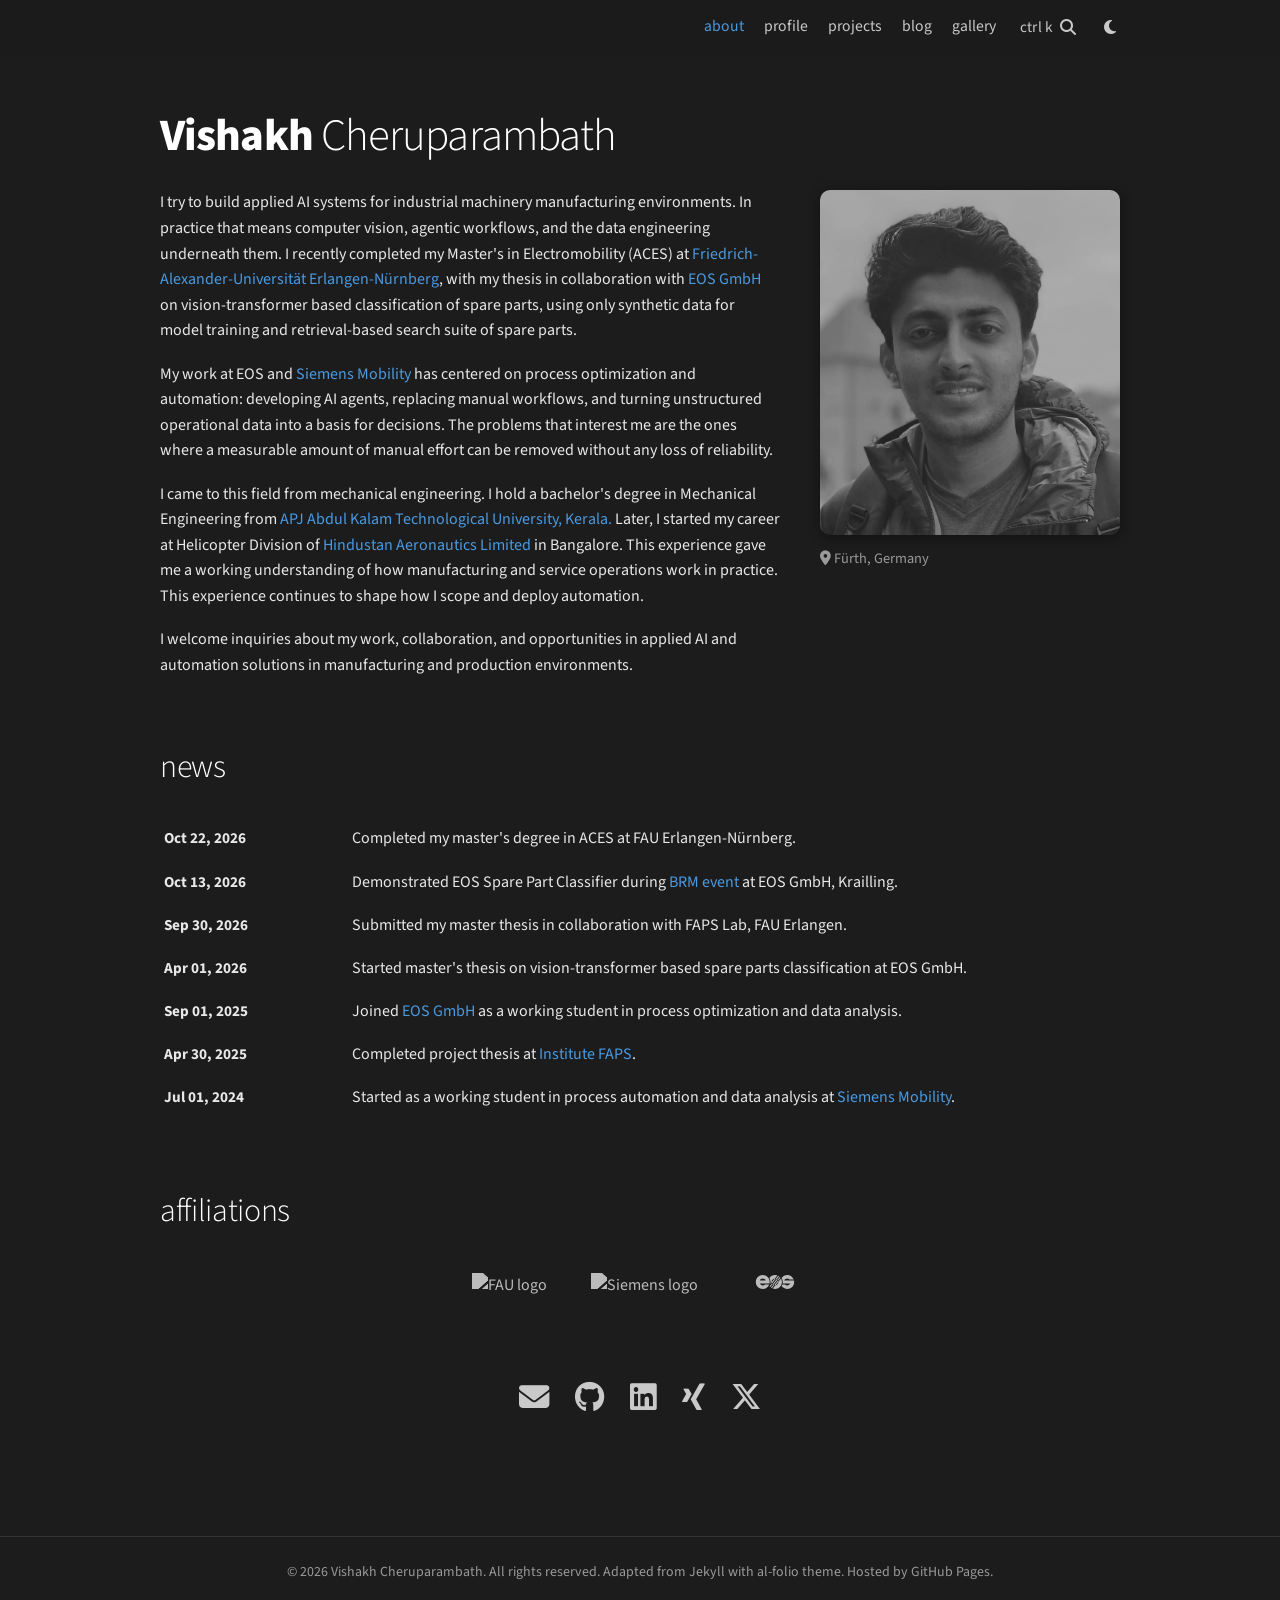
==== commit 55e84d96: "mandatory fixes" ====
--- a/index.html
+++ b/index.html
@@ -6,7 +6,6 @@
   <meta name="viewport" content="width=device-width, initial-scale=1.0"/>
   <title>Vishakh Cheruparambath</title>
 
-  <link rel="icon" href="./images/favicon.png" type="image/png" />
   <link rel="stylesheet" href="https://cdnjs.cloudflare.com/ajax/libs/font-awesome/6.5.0/css/all.min.css" crossorigin="anonymous" referrerpolicy="no-referrer" />
   <link rel="preconnect" href="https://fonts.googleapis.com" />
   <link rel="preconnect" href="https://fonts.gstatic.com" crossorigin />
@@ -105,12 +104,11 @@
       <div class="hero__grid">
         <div class="hero__bio">
           <p>
-            I build applied AI systems for industrial environments. In practice that means computer vision,
+            I try to build applied AI systems for industrial machinery manufacturing environments. In practice that means computer vision,
             agentic workflows, and the data engineering underneath them. I recently completed my Master's in Electromobility
             (ACES) at <a href="https://www.aces.study.fau.eu/" target="_blank" rel="noopener noreferrer">Friedrich-Alexander-Universität Erlangen-Nürnberg</a>,
             with my thesis in collaboration with <a href="https://www.eos.info/" target="_blank" rel="noopener noreferrer">EOS GmbH</a>
-            on vision-transformer based classification of spare parts, identifying individual components from a
-            single photograph across a catalogue.
+            on vision-transformer based classification of spare parts, using only synthetic data for model training and retrieval-based search suite of spare parts.
           </p>
           <p>
             My work at EOS and
@@ -124,11 +122,11 @@
             <a href="https://www.ktu.edu.in/" target="_blank" rel="noopener noreferrer">APJ Abdul Kalam Technological University, Kerala.</a>
             Later, I started my career at Helicopter Division of
             <a href="https://hal-india.co.in/home" target="_blank" rel="noopener noreferrer">Hindustan Aeronautics Limited</a>
-            in Bangalore which gave me a working understanding of how manufacturing and service operations work in practice. This experience continues
+            in Bangalore. This experience gave me a working understanding of how manufacturing and service operations work in practice. This experience continues
             to shape how I scope and deploy automation.
           </p>
           <p>
-            I welcome inquiries about my work, collaboration, and opportunities in applied AI and automation.
+            I welcome inquiries about my work, collaboration, and opportunities in applied AI and automation solutions in manufacturing and production environments.
           </p>
         </div>
 
@@ -160,7 +158,7 @@
           </tr>
           <tr>
             <td class="date">Apr 01, 2026</td>
-            <td class="desc">Started my master's thesis on vision-transformer based spare parts classification at EOS GmbH.</td>
+            <td class="desc">Started master's thesis on vision-transformer based spare parts classification at EOS GmbH.</td>
           </tr>
           <tr>
             <td class="date">Sep 01, 2025</td>
@@ -177,6 +175,10 @@
           <tr>
             <td class="date">Oct 01, 2022</td>
             <td class="desc">Began my master's in ACES program, focus on AI and Production at FAU Erlangen-Nürnberg.</td>
+          </tr>
+          <tr>
+            <td class="date">Jul 09, 2022</td>
+            <td class="desc">Participated in the EU simulation game <a href="./assets/ZERO_Waste_Simulation_Certificate.pdf" target="_blank" rel="noopener noreferrer">“ZERO WASTE”</a> at C·A·P, LMU Munich, in cooperation with TU München.</td>
           </tr>
         </tbody>
       </table>
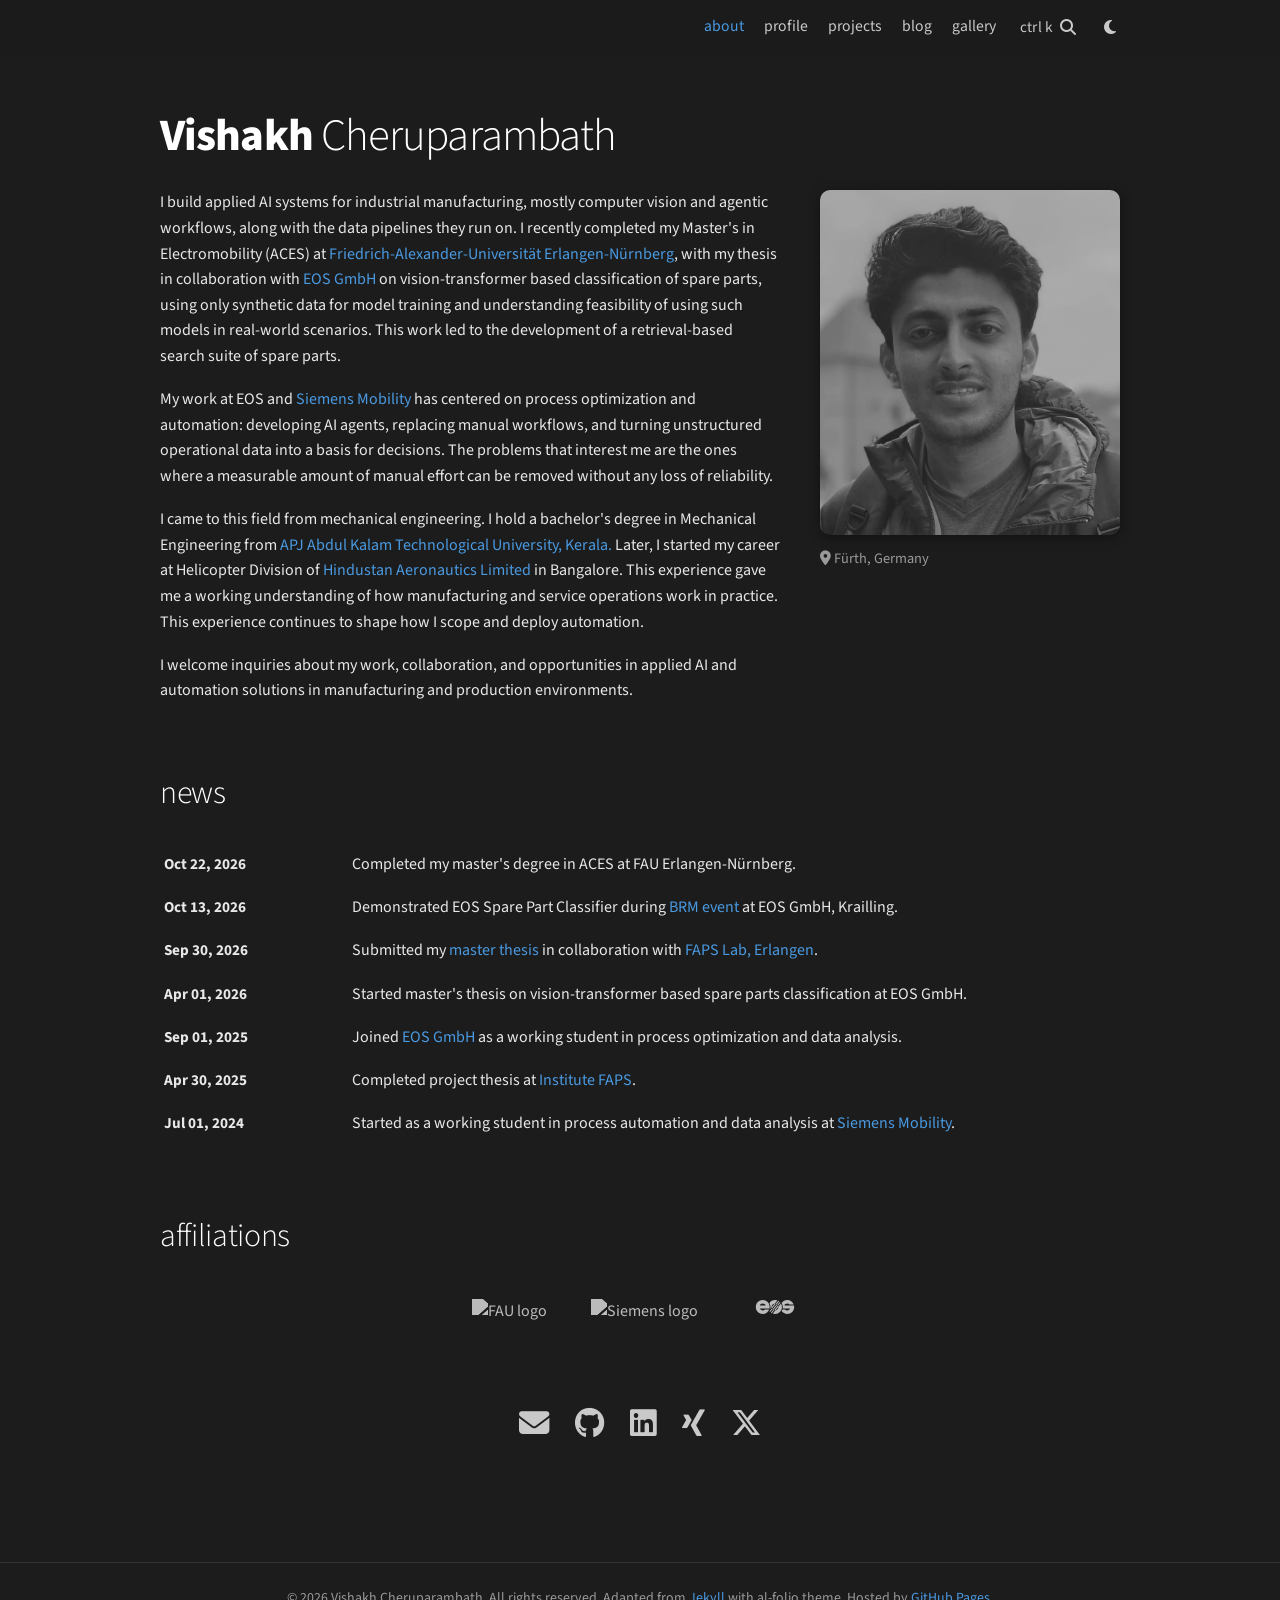
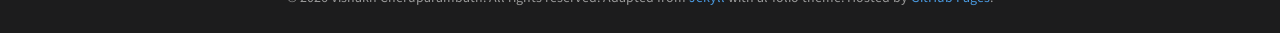
==== commit 2ff305e8: "moved blogs from medium" ====
--- a/index.html
+++ b/index.html
@@ -104,11 +104,11 @@
       <div class="hero__grid">
         <div class="hero__bio">
           <p>
-            I try to build applied AI systems for industrial machinery manufacturing environments. In practice that means computer vision,
-            agentic workflows, and the data engineering underneath them. I recently completed my Master's in Electromobility
+            I build applied AI systems for industrial manufacturing, mostly computer vision and agentic workflows,
+            along with the data pipelines they run on. I recently completed my Master's in Electromobility
             (ACES) at <a href="https://www.aces.study.fau.eu/" target="_blank" rel="noopener noreferrer">Friedrich-Alexander-Universität Erlangen-Nürnberg</a>,
             with my thesis in collaboration with <a href="https://www.eos.info/" target="_blank" rel="noopener noreferrer">EOS GmbH</a>
-            on vision-transformer based classification of spare parts, using only synthetic data for model training and retrieval-based search suite of spare parts.
+            on vision-transformer based classification of spare parts, using only synthetic data for model training and understanding feasibility of using such models in real-world scenarios. This work led to the development of a retrieval-based search suite of spare parts.
           </p>
           <p>
             My work at EOS and
@@ -154,7 +154,7 @@
           </tr>
           <tr>
             <td class="date">Sep 30, 2026</td>
-            <td class="desc">Submitted my master thesis in collaboration with FAPS Lab, FAU Erlangen.</td>
+            <td class="desc">Submitted my <a href="./images/Masterarbeit.jpeg" target="_blank" rel="noopener noreferrer">master thesis</a> in collaboration with <a href="https://www.faps.tf.fau.de/portal-forschung/forschungsbereiche/automatisierungstechnik-forschungsbereiche/" target="_blank" rel="noopener noreferrer">FAPS Lab, Erlangen</a>.</td>
           </tr>
           <tr>
             <td class="date">Apr 01, 2026</td>
@@ -174,7 +174,7 @@
           </tr>
           <tr>
             <td class="date">Oct 01, 2022</td>
-            <td class="desc">Began my master's in ACES program, focus on AI and Production at FAU Erlangen-Nürnberg.</td>
+            <td class="desc">Began my master's in ACES program, focusing on AI and Production at FAU Erlangen-Nürnberg.</td>
           </tr>
           <tr>
             <td class="date">Jul 09, 2022</td>
@@ -209,7 +209,7 @@
     </div>
   </main>
 
-  <footer>© 2026 Vishakh Cheruparambath. All rights reserved. Adapted from Jekyll with al-folio theme. Hosted by GitHub Pages.</footer>
+  <footer>© 2026 Vishakh Cheruparambath. All rights reserved. Adapted from <a href="https://jekyllrb.com/" target="_blank" rel="noopener noreferrer">Jekyll</a> with al-folio theme. Hosted by <a href="https://pages.github.com/" target="_blank" rel="noopener noreferrer">GitHub Pages</a>.</footer>
 
   <script src="./assets/js/site.js"></script>
 </body>
--- a/assets/css/site.css
+++ b/assets/css/site.css
@@ -331,6 +331,7 @@
   border-radius: 8px; display: block;
 }
 .blog-item h3 { font-size: 1.2rem; font-weight: 600; color: var(--heading); margin-bottom: .25rem; }
+.blog-item h3 a { color: inherit; }
 .blog-item .pub-date {
   font-size: .82rem; color: var(--muted);
   text-transform: uppercase; letter-spacing: .05em; margin-bottom: .5rem;
@@ -339,6 +340,30 @@
 .blog-item .read-more { font-size: .9rem; font-weight: 600; }
 
 .state-msg { color: var(--muted); font-size: .95rem; padding: 1.5rem 0; }
+
+/* ---------- single post ---------- */
+.post { max-width: 720px; margin: 0 auto; }
+.post__back { display: inline-block; font-size: .9rem; margin-bottom: 1.5rem; }
+.post__meta {
+  font-size: .82rem; color: var(--muted);
+  text-transform: uppercase; letter-spacing: .05em; margin-bottom: 2.5rem;
+}
+.post h2 {
+  font-size: 1.4rem; font-weight: 600; color: var(--heading);
+  margin: 2.5rem 0 .8rem;
+}
+.post p { font-size: 1.05rem; line-height: 1.75; margin-bottom: 1.1rem; }
+.post blockquote {
+  border-left: 3px solid var(--accent);
+  padding-left: 1.1rem; margin: 0 0 1.1rem;
+  color: var(--muted); font-style: italic;
+}
+.post figure { margin: 1.75rem 0; }
+.post figure img { width: 100%; height: auto; border-radius: 8px; display: block; }
+.post figcaption {
+  font-size: .88rem; color: var(--muted);
+  text-align: center; margin-top: .6rem;
+}
 
 /* =========================================================
    Photos page
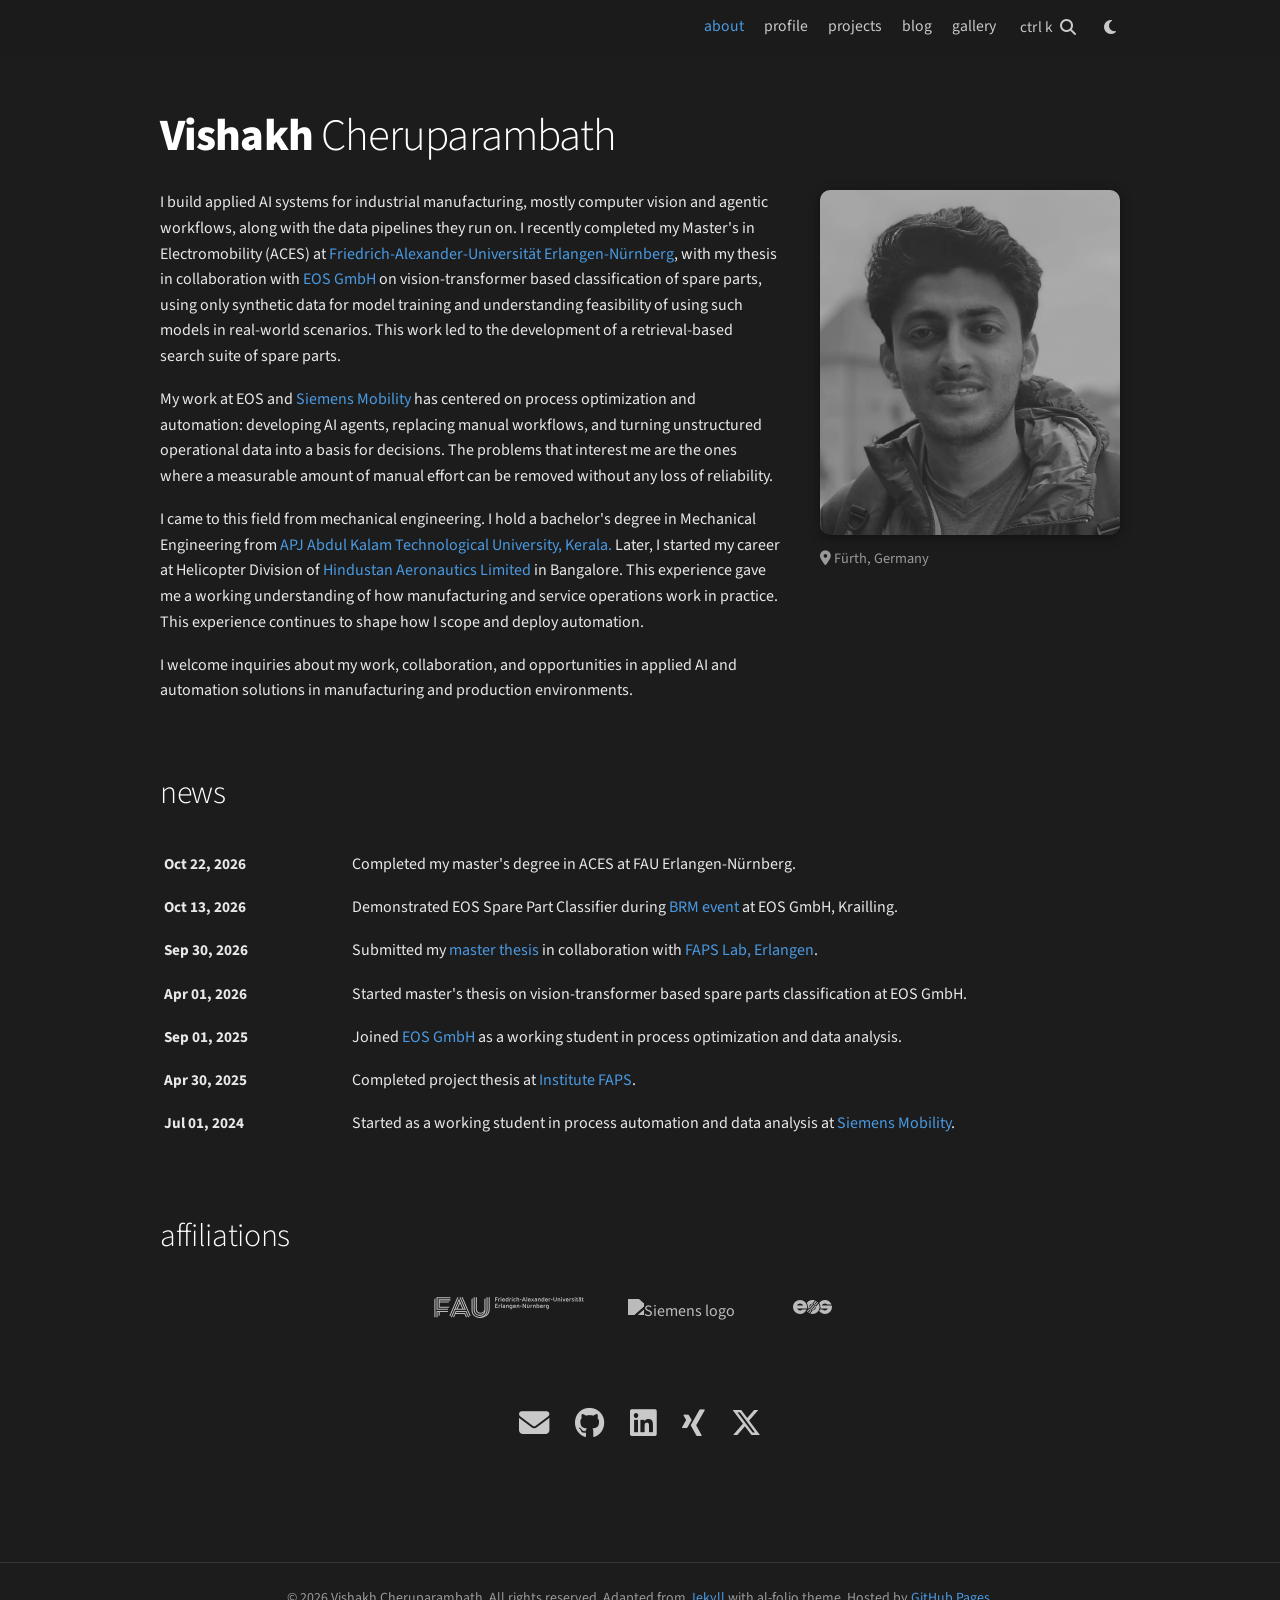
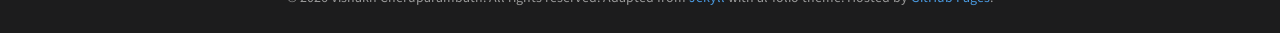
==== commit 4809ecd4: "FAU logo fix + index updates" ====
--- a/index.html
+++ b/index.html
@@ -189,7 +189,7 @@
       <h2 class="section-title">affiliations</h2>
       <div class="affiliations">
         <a href="https://www.fau.de/" target="_blank" rel="noopener noreferrer" title="Friedrich-Alexander-Universität Erlangen-Nürnberg">
-          <img src="https://www.wp.rrze.fau.de/files/2021/11/fau-digital.svg" alt="FAU logo"/>
+          <img src="./images/FAU_logo.svg" alt="FAU logo"/>
         </a>
         <a href="https://www.mobility.siemens.com/de/de.html" target="_blank" rel="noopener noreferrer" title="Siemens Mobility GmbH">
           <img src="https://upload.wikimedia.org/wikipedia/commons/5/5f/Siemens-logo.svg" alt="Siemens logo"/>
